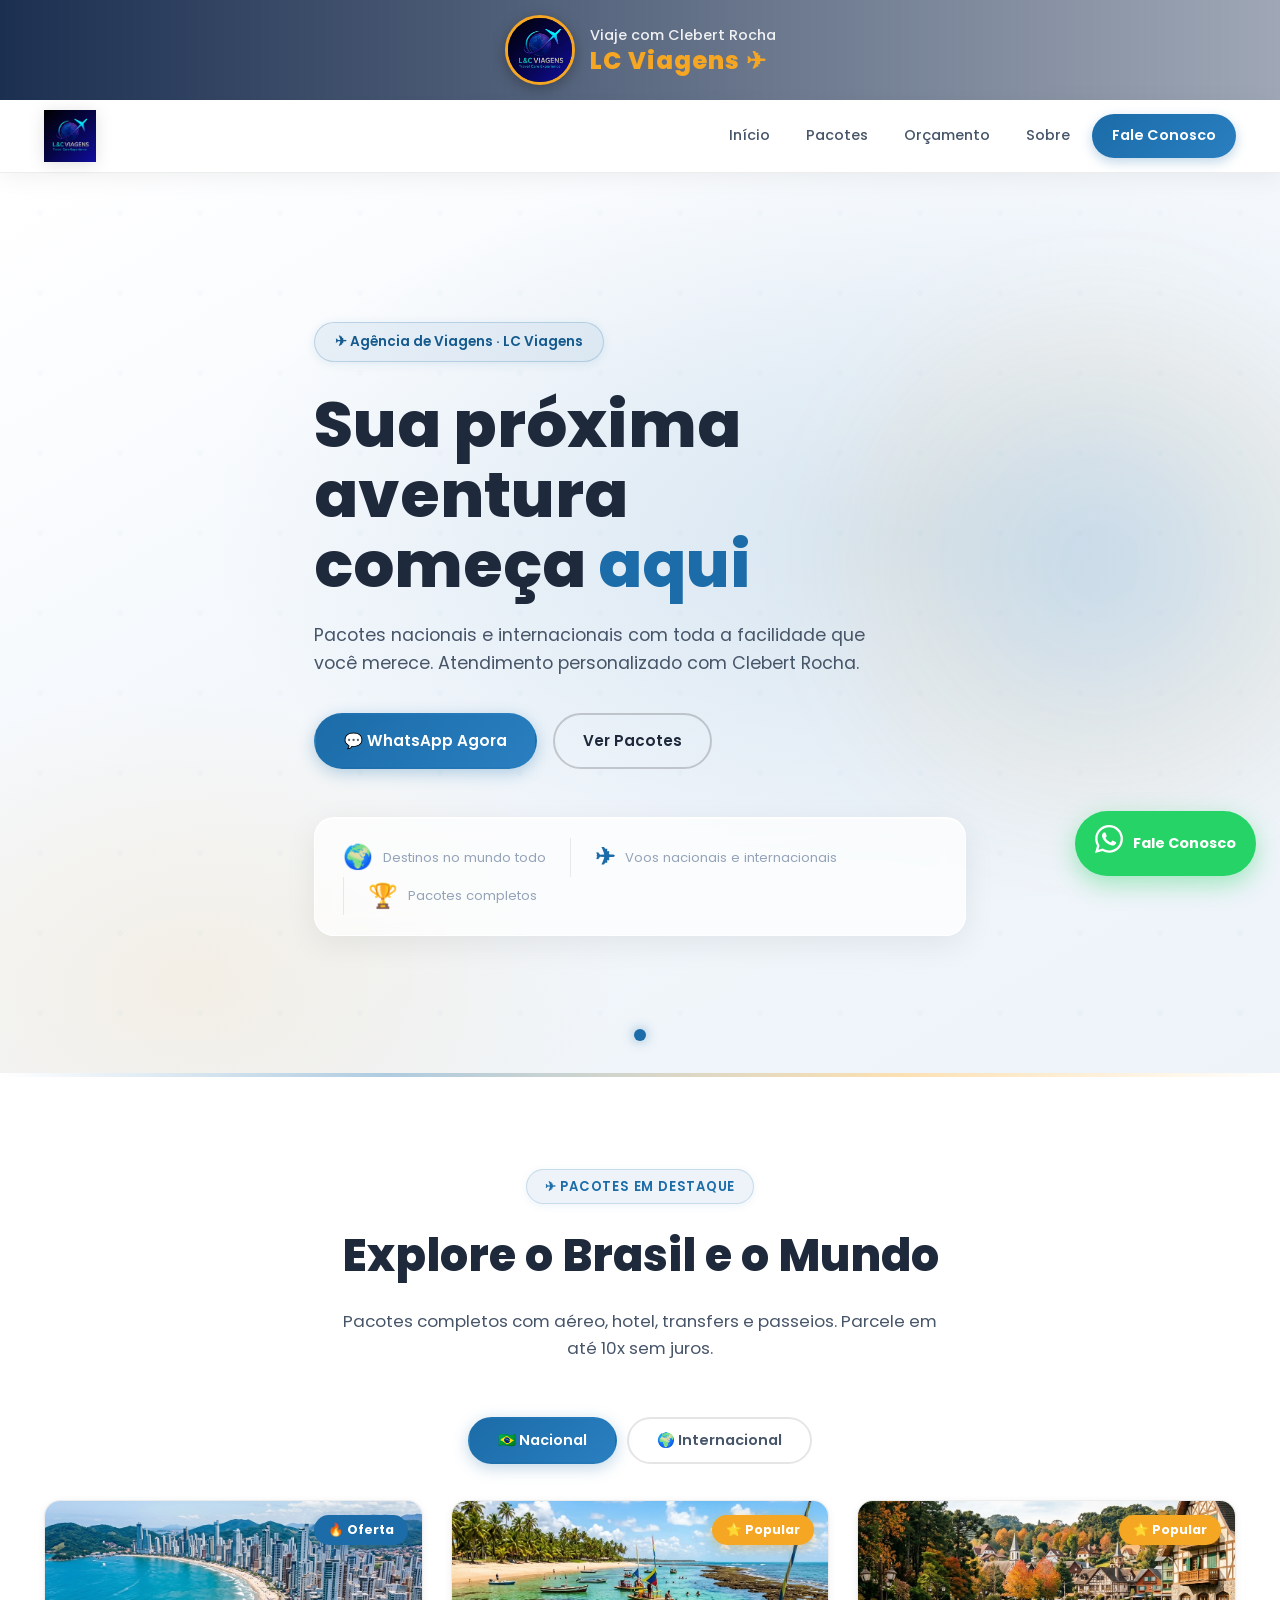
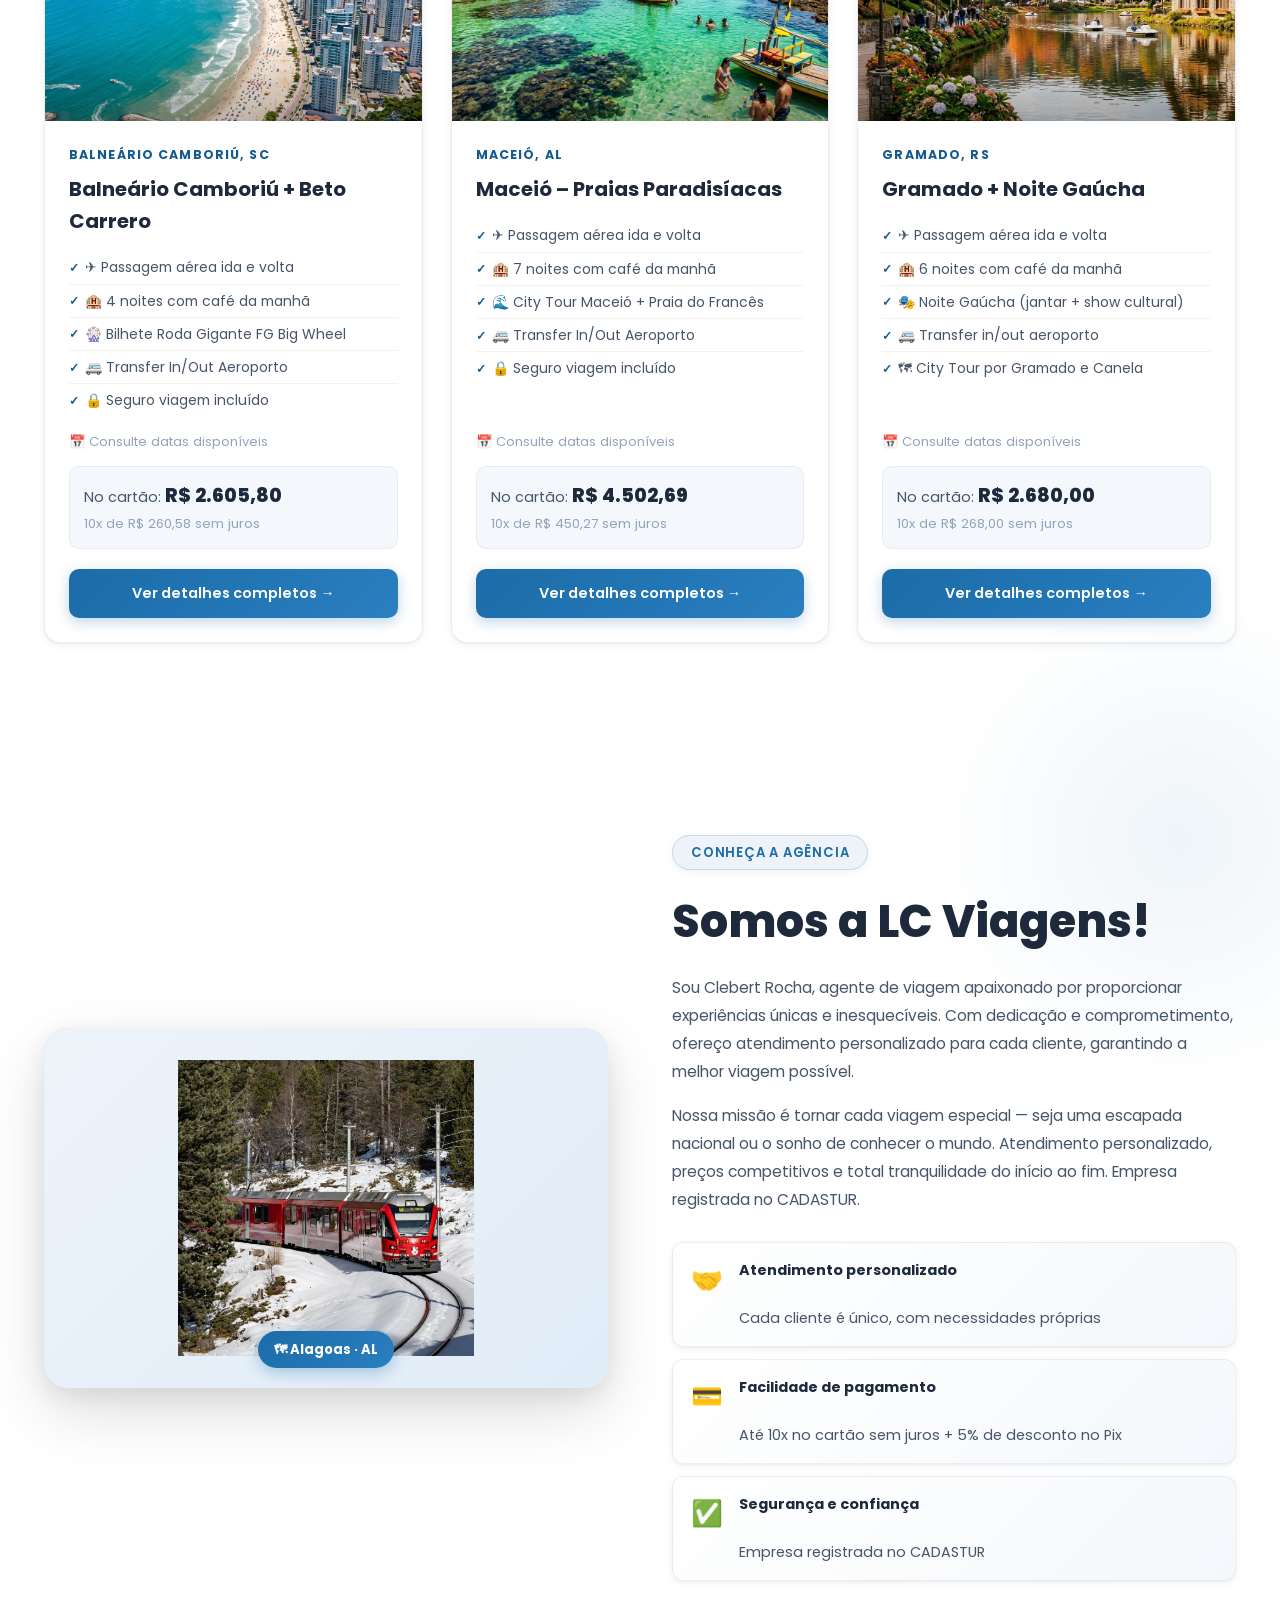
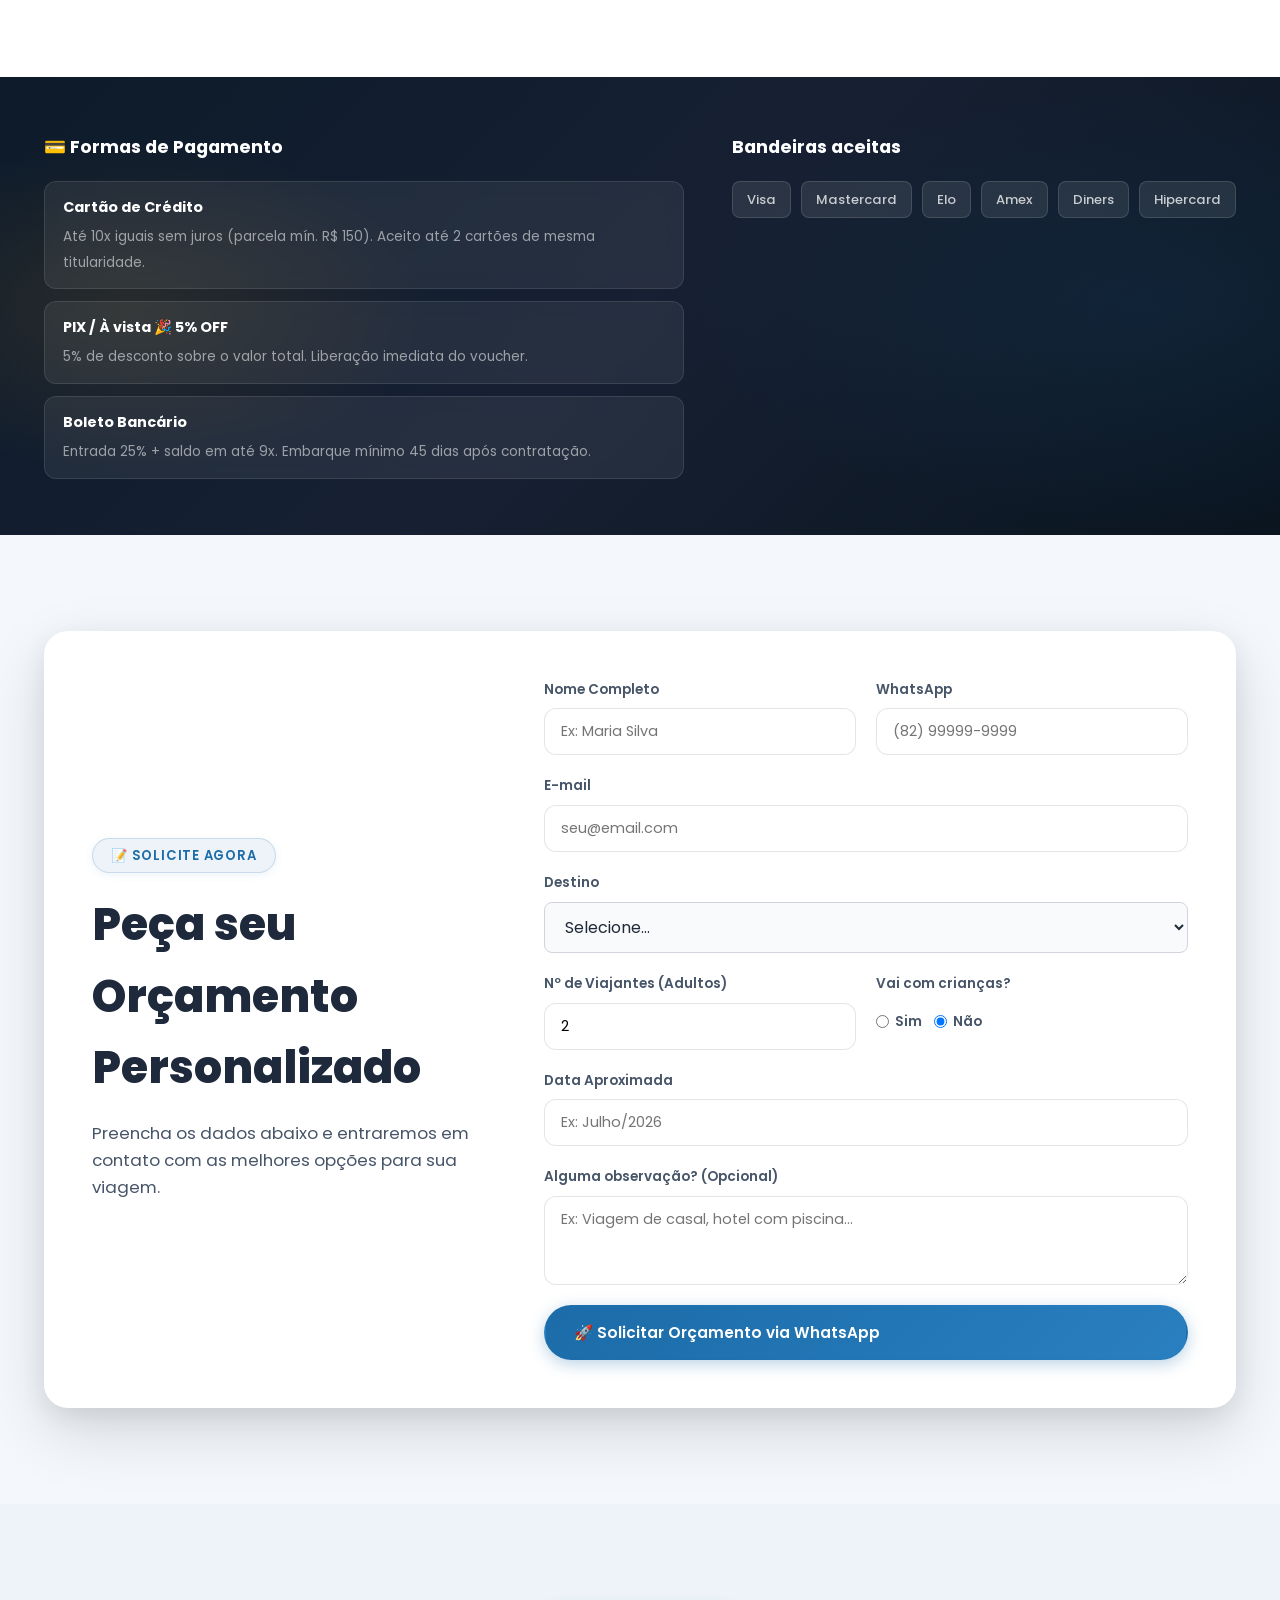
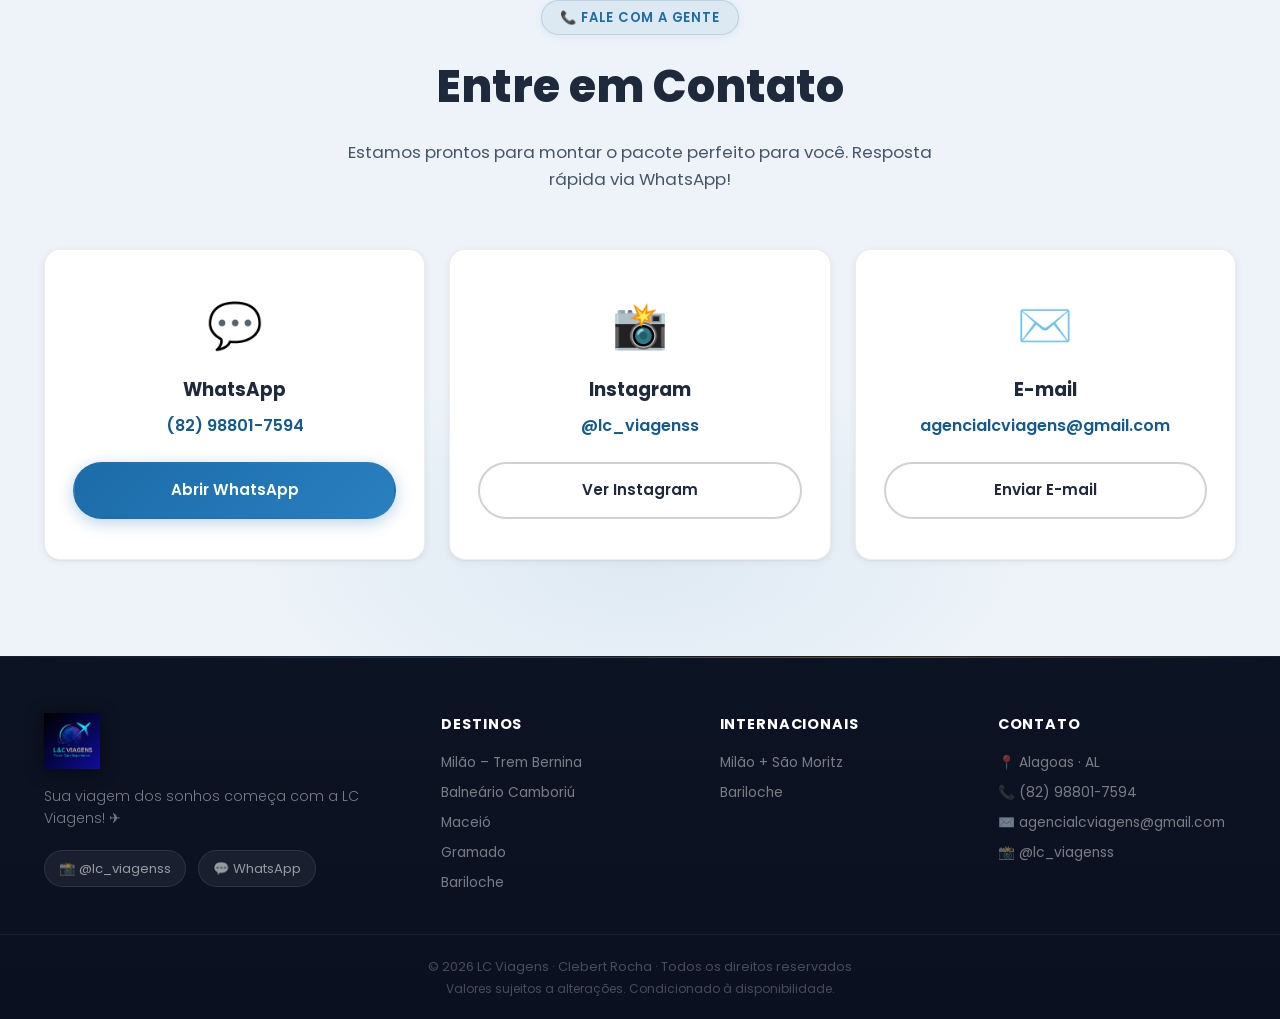
==== index.html @ 17bfba1d "LC Viagens - site inicial com pacotes, logo e fotos do cliente" ====
<!DOCTYPE html>
<html lang="pt-BR">
<head>
  <meta charset="UTF-8" />
  <meta name="viewport" content="width=device-width, initial-scale=1.0" />
  <title>LC Viagens | Clebert Rocha | Agência de Viagens</title>
  <meta name="description" content="LC Viagens — Pacotes nacionais e internacionais com atendimento personalizado. Entre em contato com Clebert Rocha." />
  <link rel="preconnect" href="https://fonts.googleapis.com" />
  <link rel="preconnect" href="https://fonts.gstatic.com" crossorigin />
  <link href="https://fonts.googleapis.com/css2?family=Poppins:ital,wght@0,300;0,400;0,500;0,600;0,700;0,800;1,300;1,400;1,600&display=swap" rel="stylesheet" />
  <link rel="stylesheet" href="style.css" />
  <script src="js/database.js"></script>
  <script src="editor.js?v=1" defer></script>
</head>
<body>

  <!-- TOP HEADER PREMIUM -->
  <div class="top-header" style="background: url('https://images.unsplash.com/photo-1507525428034-b723cf961d3e?auto=format&fit=crop&w=1920&q=80') center/cover no-repeat; position: relative;">
    <div style="position: absolute; inset: 0; background: linear-gradient(90deg, rgba(15,36,71,0.95) 0%, rgba(15,36,71,0.4) 100%);"></div>
    <div class="container top-header-inner" style="position: relative; z-index: 2;">
      <div class="team-brand">
        <div class="round-photo-wrap">
          <img src="imagens/logo_lc.jfif" onerror="this.src='https://ui-avatars.com/api/?name=LC+Viagens&background=E05220&color=fff&size=200&bold=true&rounded=true'"
               alt="LC Viagens" class="round-photo" data-eid="team-photo" data-elabel="Foto Redonda Equipe" />
        </div>
        <div class="brand-text">
          <span class="brand-welcome" data-eid="top-text-1" data-elabel="Texto Superior 1">Viaje com Clebert Rocha</span>
          <span class="brand-tagline" data-eid="top-text-2" data-elabel="Texto Superior 2">LC Viagens ✈</span>
        </div>
      </div>
    </div>
  </div>

  <!-- HEADER / NAV -->
  <header class="header" id="header">
    <div class="container header-inner">
      <a href="index.html" class="logo-link">
          <img src="imagens/logo_lc.jfif"
             alt="LC Viagens" class="logo-img"
             data-eid="logo" data-elabel="Logo" />
      </a>
      <nav class="nav" id="nav">
        <a href="#inicio" class="nav-link">Início</a>
        <a href="#pacotes" class="nav-link">Pacotes</a>
        <a href="#orcamento" class="nav-link">Orçamento</a>
        <a href="#sobre" class="nav-link">Sobre</a>
        <a href="#contato" class="nav-link nav-cta" id="nav-cta-btn">Fale Conosco</a>
      </nav>
      <button class="hamburger" id="hamburger" aria-label="Abrir menu">
        <span></span><span></span><span></span>
      </button>
    </div>
  </header>

  <!-- HERO -->
  <section class="hero" id="inicio">
    <div class="hero-bg"></div>
    <div class="hero-overlay"></div>
    <div class="container hero-content">
      <div class="hero-badge" data-eid="hero-badge" data-elabel="Badge Hero">✈ Agência de Viagens · LC Viagens</div>
      <h1 class="hero-title" data-eid="hero-title" data-elabel="Título Hero">
        Sua próxima aventura<br />começa <span class="hero-accent">aqui</span>
      </h1>
      <p class="hero-sub" data-eid="hero-sub" data-elabel="Subtítulo Hero">Pacotes nacionais e internacionais com toda a facilidade que você merece. Atendimento personalizado com Clebert Rocha.</p>
      <div class="hero-actions">
        <a href="https://wa.me/5582988017594?text=Olá%2C+gostaria+de+saber+mais+sobre+os+pacotes+da+LC+Viagens!" class="btn btn-primary" target="_blank" rel="noopener" data-eid="hero-cta-wa" data-elabel="Botão WhatsApp Hero">
          💬 WhatsApp Agora
        </a>
        <a href="#pacotes" class="btn btn-outline" data-eid="hero-cta-pacotes" data-elabel="Botão Ver Pacotes">Ver Pacotes</a>
      </div>
      <div class="hero-stats">
        <div class="stat">
          <span class="stat-num" data-eid="hero-stat1-icon" data-elabel="Stat 1 – Ícone">🌍</span>
          <span class="stat-label" data-eid="hero-stat1-txt" data-elabel="Stat 1 – Texto">Destinos no mundo todo</span>
        </div>
        <div class="stat">
          <span class="stat-num" data-eid="hero-stat2-icon" data-elabel="Stat 2 – Ícone">✈</span>
          <span class="stat-label" data-eid="hero-stat2-txt" data-elabel="Stat 2 – Texto">Voos nacionais e internacionais</span>
        </div>
        <div class="stat">
          <span class="stat-num" data-eid="hero-stat3-icon" data-elabel="Stat 3 – Ícone">🏆</span>
          <span class="stat-label" data-eid="hero-stat3-txt" data-elabel="Stat 3 – Texto">Pacotes completos</span>
        </div>
      </div>
    </div>
    <div class="hero-scroll"><span class="scroll-dot"></span></div>
  </section>

  <!-- PACOTES -->
  <section class="section pacotes-section" id="pacotes">
    <div class="container">
      <div class="section-header">
        <span class="section-tag" data-eid="pacotes-tag" data-elabel="Tag Seção Pacotes">✈ Pacotes em Destaque</span>
        <h2 class="section-title" data-eid="pacotes-titulo" data-elabel="Título Seção Pacotes">Explore o Brasil e o Mundo</h2>
        <p class="section-sub" data-eid="pacotes-sub" data-elabel="Subtítulo Seção Pacotes">Pacotes completos com aéreo, hotel, transfers e passeios. Parcele em até 10x sem juros.</p>
      </div>

      <!-- ABAS DE CATEGORIA -->
      <div class="pkg-tabs" id="pkg-tabs">
        <button class="pkg-tab active" data-cat="nacional" id="tab-nacional">🇧🇷 Nacional</button>
        <button class="pkg-tab" data-cat="internacional" id="tab-internacional">🌍 Internacional</button>
      </div>

      <div class="cards-grid" id="cards-grid">
        <!-- Pacotes carregados dinamicamente pelo js/database.js -->
      </div>
    </div>
  </section>

  <script>
  (function initPackages() {
    const grid = document.getElementById('cards-grid');
    const tabs = document.querySelectorAll('.pkg-tab');
    let removedCards = [];

    const srvCms = window.__LC_SRV_CMS || {};
    if (srvCms.__removed_cards) removedCards = srvCms.__removed_cards;

    function buildCard(id, p) {
      const thumb = (typeof THUMB !== 'undefined' && THUMB[id]) ? THUMB[id] : (p.images && p.images[0]) || 'imagens/balneario_camboriu.png';
      const badgeCls = p.badge && p.badge.includes('💎') ? 'card-badge--premium' : p.badge && p.badge.includes('⭐') ? 'card-badge--popular' : 'card-badge--hot';
      const incItems = (p.incluso || []).slice(0, 5).map(i => `<li>${i}</li>`).join('');
      const article = document.createElement('article');
      article.className = 'card';
      article.id = 'card-' + id;
      article.addEventListener('click', function(e) {
        if (document.body.classList.contains('go-on')) return;
        location.href = 'pacote.html?id=' + id;
      });
      article.style.cursor = 'pointer';
      article.innerHTML = `
        <div class="card-img-wrap">
          <img src="${thumb}" alt="${p.title}" class="card-img" loading="lazy"
               data-eid="img-${id}" data-elabel="Foto – ${p.title}" />
          <div class="card-badge ${badgeCls}" data-eid="badge-${id}" data-elabel="Badge – ${p.title}">${p.badge || ''}</div>
        </div>
        <div class="card-body">
          <div class="card-dest" data-eid="dest-${id}" data-elabel="Destino – ${p.title}">${p.location}</div>
          <h3 class="card-title" data-eid="titulo-${id}" data-elabel="Título – ${p.title}">${p.title}</h3>
          <ul class="card-includes" data-eid="incluso-${id}" data-elabel="Inclusos – ${p.title}">${incItems}</ul>
          <div class="card-dates" data-eid="data-${id}" data-elabel="Datas – ${p.title}">${p.dates || ''}</div>
          <div class="card-price-block">
            <div class="card-pix" data-eid="pix-${id}" data-elabel="Preço Cartão – ${p.title}">No cartão: <strong>R$ ${p.priceCartao}</strong></div>
            <div class="card-parcel" data-eid="parcel-${id}" data-elabel="Parcela – ${p.title}">${p.parcelas}</div>
          </div>
          <a href="pacote.html?id=${id}" class="btn btn-card">Ver detalhes completos →</a>
        </div>`;
      return article;
    }

    function renderCat(cat) {
      grid.innerHTML = '';
      const cms = JSON.parse(localStorage.getItem('lc_cms_v1') || '{}');
      const srvCms = window.__LC_SRV_CMS || {};
      if (srvCms.__db_overrides && typeof DB !== 'undefined') {
        Object.entries(srvCms.__db_overrides).forEach(([pkgId, ov]) => {
          if (DB[pkgId]) Object.assign(DB[pkgId], ov);
        });
      }
      Object.entries(DB).forEach(([id, p]) => {
        if ((p.category || 'nacional') !== cat) return;
        if (removedCards.includes('card-' + id) || removedCards.includes('card-new-' + id)) return;
        const card = buildCard(id, p);
        grid.appendChild(card);
        ['pix','parcel','dest','titulo','badge','data','incluso','img'].forEach(field => {
          const eid = field + '-' + id;
          const el = card.querySelector(`[data-eid="${eid}"]`);
          if (!el) return;
          if (cms[eid]) {
            if (field === 'img' && cms[eid].src) el.src = cms[eid].src;
            else if (cms[eid].html !== undefined) el.innerHTML = cms[eid].html;
            if (cms[eid].style) Object.assign(el.style, cms[eid].style);
          }
        });
      });
      tabs.forEach(t => t.classList.toggle('active', t.dataset.cat === cat));
    }

    tabs.forEach(tab => {
      tab.addEventListener('click', () => renderCat(tab.dataset.cat));
    });

    renderCat('nacional');
  })();
  </script>

  <!-- SOBRE -->
  <section class="section sobre-section" id="sobre">
    <div class="container sobre-inner">
      <div class="sobre-img-col">
        <div class="sobre-img-wrap">
          <img src="imagens/lc_foto2.jpg"
               alt="LC Viagens – Clebert Rocha" class="sobre-img" loading="lazy"
               data-eid="sobre-foto" data-elabel="Foto – Equipe Sobre" />
          <div class="sobre-img-badge" data-eid="sobre-badge" data-elabel="Badge – Localização">🗺 Alagoas · AL</div>
        </div>
      </div>
      <div class="sobre-text-col">
        <span class="section-tag" data-eid="sobre-tag" data-elabel="Tag – Sobre">Conheça a agência</span>
        <h2 class="section-title sobre-title" data-eid="sobre-titulo" data-elabel="Título – Sobre">Somos a <span class="orange">LC Viagens!</span></h2>
        <p class="sobre-p" data-eid="sobre-p1" data-elabel="Parágrafo 1 – Sobre">Sou Clebert Rocha, agente de viagem apaixonado por proporcionar experiências únicas e inesquecíveis. Com dedicação e comprometimento, ofereço atendimento personalizado para cada cliente, garantindo a melhor viagem possível.</p>
        <p class="sobre-p" data-eid="sobre-p2" data-elabel="Parágrafo 2 – Sobre">Nossa missão é tornar cada viagem especial — seja uma escapada nacional ou o sonho de conhecer o mundo. Atendimento personalizado, preços competitivos e total tranquilidade do início ao fim. Empresa registrada no CADASTUR.</p>
        <div class="sobre-features">
          <div class="feature-item">
            <span class="feature-icon" data-eid="sobre-feat1-icon" data-elabel="Ícone Diferencial 1">🤝</span>
            <div data-eid="sobre-feat1-txt" data-elabel="Texto Diferencial 1"><strong>Atendimento personalizado</strong><br>Cada cliente é único, com necessidades próprias</div>
          </div>
          <div class="feature-item">
            <span class="feature-icon" data-eid="sobre-feat2-icon" data-elabel="Ícone Diferencial 2">💳</span>
            <div data-eid="sobre-feat2-txt" data-elabel="Texto Diferencial 2"><strong>Facilidade de pagamento</strong><br>Até 10x no cartão sem juros + 5% de desconto no Pix</div>
          </div>
          <div class="feature-item">
            <span class="feature-icon" data-eid="sobre-feat3-icon" data-elabel="Ícone Diferencial 3">✅</span>
            <div data-eid="sobre-feat3-txt" data-elabel="Texto Diferencial 3"><strong>Segurança e confiança</strong><br>Empresa registrada no CADASTUR</div>
          </div>
        </div>
      </div>
    </div>
  </section>

  <!-- FORMAS DE PAGAMENTO -->
  <section class="pagamento-section">
    <div class="container">
      <div class="pagamento-inner">
        <div class="pagamento-col">
          <h3 class="pagamento-title" data-eid="pag-titulo" data-elabel="Título Pagamento">💳 Formas de Pagamento</h3>
          <div class="pagamento-items">
            <div class="pag-item" data-eid="pag-item1" data-elabel="Forma de Pagamento 1">
              <strong>Cartão de Crédito</strong>
              <span>Até 10x iguais sem juros (parcela mín. R$ 150). Aceito até 2 cartões de mesma titularidade.</span>
            </div>
            <div class="pag-item" data-eid="pag-item2" data-elabel="Forma de Pagamento 2">
              <strong>PIX / À vista 🎉 5% OFF</strong>
              <span>5% de desconto sobre o valor total. Liberação imediata do voucher.</span>
            </div>
            <div class="pag-item" data-eid="pag-item3" data-elabel="Forma de Pagamento 3">
              <strong>Boleto Bancário</strong>
              <span>Entrada 25% + saldo em até 9x. Embarque mínimo 45 dias após contratação.</span>
            </div>
          </div>
        </div>
        <div class="pagamento-col pagamento-col--bandeiras">
          <h3 class="pagamento-title" data-eid="bandeiras-titulo" data-elabel="Título Bandeiras">Bandeiras aceitas</h3>
          <div class="bandeiras" data-eid="bandeiras-lista" data-elabel="Lista de Bandeiras">
            <span class="bandeira">Visa</span>
            <span class="bandeira">Mastercard</span>
            <span class="bandeira">Elo</span>
            <span class="bandeira">Amex</span>
            <span class="bandeira">Diners</span>
            <span class="bandeira">Hipercard</span>
          </div>
        </div>
      </div>
    </div>
  </section>

  <!-- ORÇAMENTO -->
  <section class="section budget-section" id="orcamento">
    <div class="container">
      <div class="budget-card">
        <div class="budget-info">
          <span class="section-tag" data-eid="budget-tag" data-elabel="Tag Orçamento">📝 Solicite agora</span>
          <h2 class="section-title" data-eid="budget-titulo" data-elabel="Título Orçamento">Peça seu Orçamento Personalizado</h2>
          <p class="section-sub" data-eid="budget-sub" data-elabel="Subtítulo Orçamento">Preencha os dados abaixo e entraremos em contato com as melhores opções para sua viagem.</p>
        </div>
        <form id="budget-form" class="budget-form">
          <div class="form-grid">
            <div class="form-group">
              <label for="b-nome">Nome Completo</label>
              <input type="text" id="b-nome" placeholder="Ex: Maria Silva" required />
            </div>
            <div class="form-group">
              <label for="b-whatsapp">WhatsApp</label>
              <input type="tel" id="b-whatsapp" placeholder="(82) 99999-9999" required />
            </div>
            <div class="form-group" style="grid-column: 1 / -1;">
              <label for="b-email">E-mail</label>
              <input type="email" id="b-email" placeholder="seu@email.com" required />
            </div>
            <div class="form-group" style="grid-column: 1 / -1;">
              <label for="b-destino">Destino</label>
              <select id="b-destino" required style="width: 100%; padding: 12px 16px; border: 1px solid #d1d5db; border-radius: 8px; font-family: inherit; font-size: 1rem; color: #1f2937; background-color: #f9fafb;">
                <option value="">Selecione...</option>
                <option value="Maceió">Maceió</option>
                <option value="Balneário Camboriú">Balneário Camboriú</option>
                <option value="Gramado">Gramado</option>
                <option value="Curitiba">Curitiba</option>
                <option value="Porto Seguro">Porto Seguro</option>
                <option value="Bariloche">Bariloche</option>
                <option value="Europa">Europa</option>
                <option value="Outro Destino">Outro Destino</option>
              </select>
            </div>
            <div class="form-group">
              <label for="b-adultos">Nº de Viajantes (Adultos)</label>
              <input type="number" id="b-adultos" min="1" value="2" required />
            </div>
            <div class="form-group">
              <label>Vai com crianças?</label>
              <div style="display:flex;gap:12px;margin-top:8px;">
                <label style="display:flex;align-items:center;gap:6px;cursor:pointer;"><input type="radio" name="b-criancas" value="sim" onchange="document.getElementById('b-criancas-idade').style.display='block'" style="width:auto;height:auto;margin:0;"> Sim</label>
                <label style="display:flex;align-items:center;gap:6px;cursor:pointer;"><input type="radio" name="b-criancas" value="nao" checked onchange="document.getElementById('b-criancas-idade').style.display='none'" style="width:auto;height:auto;margin:0;"> Não</label>
              </div>
            </div>
            <div class="form-group" id="b-criancas-idade" style="display:none; grid-column: 1 / -1;">
              <label for="b-idades">Idade das crianças</label>
              <input type="text" id="b-idades" placeholder="Ex: 5 e 8 anos" />
            </div>
            <div class="form-group" style="grid-column: 1 / -1;">
              <label for="b-data">Data Aproximada</label>
              <input type="text" id="b-data" placeholder="Ex: Julho/2026" required />
            </div>
          </div>
          <div class="form-group">
            <label for="b-obs">Alguma observação? (Opcional)</label>
            <textarea id="b-obs" rows="3" placeholder="Ex: Viagem de casal, hotel com piscina..."></textarea>
          </div>
          <button type="submit" class="btn btn-primary btn-block">
            🚀 Solicitar Orçamento via WhatsApp
          </button>
        </form>
      </div>
    </div>
  </section>

  <!-- CONTATO -->
  <section class="section contato-section" id="contato">
    <div class="container">
      <div class="section-header">
        <span class="section-tag" data-eid="contato-tag" data-elabel="Tag Seção Contato">📞 Fale com a gente</span>
        <h2 class="section-title" data-eid="contato-titulo" data-elabel="Título Seção Contato">Entre em Contato</h2>
        <p class="section-sub" data-eid="contato-sub" data-elabel="Subtítulo Seção Contato">Estamos prontos para montar o pacote perfeito para você. Resposta rápida via WhatsApp!</p>
      </div>
      <div class="contato-grid">
        <div class="contato-card" id="contato-wpp">
          <div class="contato-icon" data-eid="contato-wpp-icon" data-elabel="Ícone WhatsApp">💬</div>
          <h3 class="contato-card-title" data-eid="contato-wpp-titulo" data-elabel="Título WhatsApp">WhatsApp</h3>
          <p class="contato-info" data-eid="contato-wpp-numero" data-elabel="Número WhatsApp">(82) 98801-7594</p>
          <a href="https://wa.me/5582988017594?text=Olá%2C+gostaria+de+saber+mais+sobre+os+pacotes+da+LC+Viagens!" class="btn btn-primary contato-btn" target="_blank" rel="noopener" data-eid="contato-wpp-btn" data-elabel="Botão WhatsApp">Abrir WhatsApp</a>
        </div>
        <div class="contato-card" id="contato-insta">
          <div class="contato-icon" data-eid="contato-insta-icon" data-elabel="Ícone Instagram">📸</div>
          <h3 class="contato-card-title" data-eid="contato-insta-titulo" data-elabel="Título Instagram">Instagram</h3>
          <p class="contato-info" data-eid="contato-insta-user" data-elabel="Instagram">@lc_viagenss</p>
          <a href="https://instagram.com/lc_viagenss" class="btn btn-outline contato-btn" target="_blank" rel="noopener" data-eid="contato-insta-btn" data-elabel="Botão Instagram">Ver Instagram</a>
        </div>
        <div class="contato-card" id="contato-email">
          <div class="contato-icon" data-eid="contato-email-icon" data-elabel="Ícone E-mail">✉️</div>
          <h3 class="contato-card-title" data-eid="contato-email-titulo" data-elabel="Título E-mail">E-mail</h3>
          <p class="contato-info" data-eid="contato-email-ende" data-elabel="Endereço E-mail">agencialcviagens@gmail.com</p>
          <a href="mailto:agencialcviagens@gmail.com" class="btn btn-outline contato-btn" data-eid="contato-email-btn" data-elabel="Botão E-mail">Enviar E-mail</a>
        </div>
      </div>
    </div>
  </section>

  <!-- FOOTER -->
  <footer class="footer">
    <div class="container footer-inner">
      <div class="footer-logo-col">
        <img src="imagens/logo_lc.jfif" alt="LC Viagens" class="footer-logo"
             data-eid="footer-logo" data-elabel="Logo – Footer" />
        <p class="footer-tagline" data-eid="footer-tagline" data-elabel="Tagline – Footer">Sua viagem dos sonhos começa com a LC Viagens! ✈</p>
        <div class="footer-social">
          <a href="https://instagram.com/lc_viagenss" class="social-link" target="_blank" rel="noopener" data-eid="footer-instagram" data-elabel="Link Instagram – Footer">📸 @lc_viagenss</a>
          <a href="https://wa.me/5582988017594" class="social-link" target="_blank" rel="noopener" data-eid="footer-whatsapp" data-elabel="Link WhatsApp – Footer">💬 WhatsApp</a>
        </div>
      </div>
      <div class="footer-links-col">
        <h4 class="footer-heading" data-eid="footer-col2-titulo" data-elabel="Título Coluna 2 – Footer">Destinos</h4>
        <ul class="footer-list">
          <li><a href="pacote.html?id=milao_bernina" class="footer-link">Milão – Trem Bernina</a></li>
          <li><a href="pacote.html?id=balneario" class="footer-link">Balneário Camboriú</a></li>
          <li><a href="pacote.html?id=maceio" class="footer-link">Maceió</a></li>
          <li><a href="pacote.html?id=gramado" class="footer-link">Gramado</a></li>
          <li><a href="pacote.html?id=bariloche" class="footer-link">Bariloche</a></li>
        </ul>
      </div>
      <div class="footer-links-col">
        <h4 class="footer-heading" data-eid="footer-col3-titulo" data-elabel="Título Coluna 3 – Footer">Internacionais</h4>
        <ul class="footer-list">
          <li><a href="pacote.html?id=milao_bernina" class="footer-link">Milão + São Moritz</a></li>
          <li><a href="pacote.html?id=bariloche" class="footer-link">Bariloche</a></li>
        </ul>
      </div>
      <div class="footer-links-col">
        <h4 class="footer-heading" data-eid="footer-col4-titulo" data-elabel="Título Coluna 4 – Footer">Contato</h4>
        <ul class="footer-list">
          <li data-eid="footer-endereco" data-elabel="Endereço – Footer">📍 Alagoas · AL</li>
          <li data-eid="footer-tel1" data-elabel="Telefone 1 – Footer">📞 (82) 98801-7594</li>
          <li data-eid="footer-email" data-elabel="E-mail – Footer">✉️ agencialcviagens@gmail.com</li>
          <li data-eid="footer-insta" data-elabel="Instagram – Footer">📸 @lc_viagenss</li>
        </ul>
      </div>
    </div>
    <div class="footer-bottom">
      <p data-eid="footer-copyright" data-elabel="Copyright – Footer">© 2026 LC Viagens · Clebert Rocha · Todos os direitos reservados</p>
      <p class="footer-disclaimer" data-eid="footer-disclaimer" data-elabel="Aviso Legal – Footer">Valores sujeitos a alterações. Condicionado à disponibilidade.</p>
    </div>
  </footer>

  <!-- MOBILE MENU PANEL -->
  <div class="mobile-menu" id="mobile-menu">
    <div class="mobile-menu-header">
      <img src="imagens/logo_lc.jfif" alt="LC Viagens" class="mobile-logo" />
      <button class="close-menu" id="close-menu">&times;</button>
    </div>
    <div class="mobile-menu-links">
      <a href="#inicio" class="mobile-link">✨ Início</a>
      <a href="#pacotes" class="mobile-link mobile-cat-link" data-cat="nacional">🇧🇷 Nacionais</a>
      <a href="#pacotes" class="mobile-link mobile-cat-link" data-cat="internacional">🌍 Internacionais</a>
      <a href="#orcamento" class="mobile-link">📝 Pedir Orçamento</a>
      <a href="#sobre" class="mobile-link">👥 Sobre Nós</a>
      <a href="#contato" class="mobile-link">📞 Contato</a>
    </div>
    <div class="mobile-menu-footer">
      <a href="https://wa.me/5582988017594" class="btn btn-primary btn-block">💬 WhatsApp Agora</a>
    </div>
  </div>

  <!-- WHATSAPP FLOAT -->
  <a href="https://wa.me/5582988017594?text=Olá%2C+gostaria+de+saber+mais+sobre+os+pacotes+da+LC+Viagens!" class="wpp-float" target="_blank" rel="noopener" id="wpp-float"
     data-eid="wpp-float-btn" data-elabel="Botão Flutuante WhatsApp">
    <span class="wpp-float-icon">
      <svg xmlns="http://www.w3.org/2000/svg" width="28" height="28" viewBox="0 0 24 24" fill="#fff"><path d="M17.472 14.382c-.297-.149-1.758-.867-2.03-.967-.273-.099-.471-.148-.67.15-.197.297-.767.966-.94 1.164-.173.199-.347.223-.644.075-.297-.15-1.255-.463-2.39-1.475-.883-.788-1.48-1.761-1.653-2.059-.173-.297-.018-.458.13-.606.134-.133.298-.347.446-.52.149-.174.198-.298.298-.497.099-.198.05-.371-.025-.52-.075-.149-.669-1.612-.916-2.207-.242-.579-.487-.5-.669-.51-.173-.008-.371-.01-.57-.01-.198 0-.52.074-.792.372-.272.297-1.04 1.016-1.04 2.479 0 1.462 1.065 2.875 1.213 3.074.149.198 2.096 3.2 5.077 4.487.709.306 1.262.489 1.694.625.712.227 1.36.195 1.871.118.571-.085 1.758-.719 2.006-1.413.248-.694.248-1.289.173-1.413-.074-.124-.272-.198-.57-.347m-5.421 7.403h-.004a9.87 9.87 0 01-5.031-1.378l-.361-.214-3.741.982.998-3.648-.235-.374a9.86 9.86 0 01-1.51-5.26c.001-5.45 4.436-9.884 9.888-9.884 2.64 0 5.122 1.03 6.988 2.898a9.825 9.825 0 012.893 6.994c-.003 5.45-4.437 9.884-9.885 9.884m8.413-18.297A11.815 11.815 0 0012.05 0C5.495 0 .16 5.335.157 11.892c0 2.096.547 4.142 1.588 5.945L.057 24l6.305-1.654a11.882 11.882 0 005.683 1.448h.005c6.554 0 11.89-5.335 11.893-11.893a11.821 11.821 0 00-3.48-8.413z"/></svg>
    </span>
    <span class="wpp-float-label">Fale Conosco</span>
  </a>

  <script src="main.js"></script>
</body>
</html>
---- style.css ----
/* ============================================================
   LC VIAGENS — Agência de Viagens — Clebert Rocha
   Paleta: #1B6CA8 (azul) | #F5A623 (dourado) | Poppins
   ============================================================ */
*, *::before, *::after { box-sizing: border-box; margin: 0; padding: 0; }
html, body { overflow-x: hidden; max-width: 100vw; }
:root {
  --blue: #1B6CA8; --blue-dark: #145a8e; --blue-light: #2a7fc0;
  --gold: #F5A623; --gold-dark: #d4880a; --gold-light: #f7b84a;
  --dark: #0d1b2a; --dark-2: #162032; --dark-3: #1e2d42;
  --mid: #2e4060; --light: #f0f5fb; --white: #ffffff;
  --green: #16a34a; --green-dark: #15803d;
  --text: #1e293b; --text-2: #475569; --text-3: #94a3b8;
  --bg: #ffffff; --bg-2: #f4f8fc; --bg-3: #edf3f9;
  --border: rgba(0,0,0,.08);
  --radius: 16px;
  --shadow-sm: 0 2px 8px rgba(0,0,0,.06), 0 1px 2px rgba(0,0,0,.04);
  --shadow: 0 8px 32px rgba(0,0,0,.10), 0 2px 8px rgba(0,0,0,.06);
  --shadow-lg: 0 24px 64px rgba(0,0,0,.13), 0 8px 24px rgba(0,0,0,.08);
  --shadow-xl: 0 40px 100px rgba(0,0,0,.15), 0 12px 32px rgba(0,0,0,.10);
  --transition: .3s cubic-bezier(.4,0,.2,1);
}
html { scroll-behavior: smooth; overflow-x: hidden; }
body { font-family: 'Poppins', sans-serif; background: var(--bg); color: var(--text); line-height: 1.6; overflow-x: hidden; }
img { display: block; max-width: 100%; }
a { text-decoration: none; color: inherit; }
ul { list-style: none; }
.container { max-width: 1240px; margin: 0 auto; padding: 0 24px; }

/* ---------- Buttons ---------- */
.btn { display: inline-flex; align-items: center; gap: 8px; padding: 14px 28px; border-radius: 50px; font-family: 'Poppins', sans-serif; font-weight: 600; font-size: .95rem; cursor: pointer; transition: var(--transition); border: 2px solid transparent; white-space: nowrap; }
.btn-primary { background: linear-gradient(135deg, var(--blue) 0%, var(--blue-light) 100%); color: #fff; border-color: transparent; box-shadow: 0 4px 16px rgba(27,108,168,.30); }
.btn-primary:hover { background: linear-gradient(135deg, var(--blue-dark) 0%, var(--blue) 100%); transform: translateY(-2px); box-shadow: 0 10px 28px rgba(27,108,168,.40); }
.btn-outline { background: transparent; color: var(--text); border-color: rgba(0,0,0,.18); }
.btn-outline:hover { border-color: var(--blue); color: var(--blue); background: rgba(27,108,168,.04); transform: translateY(-2px); }
.btn-gold { background: linear-gradient(135deg, var(--gold) 0%, var(--gold-light) 100%); color: #fff; border-color: transparent; box-shadow: 0 4px 16px rgba(245,166,35,.30); }
.btn-gold:hover { background: linear-gradient(135deg, var(--gold-dark) 0%, var(--gold) 100%); transform: translateY(-2px); box-shadow: 0 10px 28px rgba(245,166,35,.40); }

/* ---------- TOP HEADER ---------- */
.top-header {
  height: 100px;
  background: linear-gradient(rgba(13,27,42,0.92), rgba(13,27,42,0.92)), url('https://images.unsplash.com/photo-1436491865332-7a61a109cc05?auto=format&fit=crop&w=1920&q=80');
  background-size: cover; background-position: center;
  display: flex; align-items: center; color: #fff;
  position: relative; z-index: 1001;
}
.top-header-inner { display: flex; align-items: center; justify-content: space-between; }
.team-brand { display: flex; align-items: center; gap: 15px; }
.round-photo-wrap { width: 70px; height: 70px; border-radius: 50%; border: 3px solid var(--gold); overflow: hidden; box-shadow: 0 4px 15px rgba(0,0,0,0.3); background: var(--dark-2); display: flex; align-items: center; justify-content: center; }
.round-photo { width: 100%; height: 100%; object-fit: cover; }
.brand-text { display: flex; flex-direction: column; }
.brand-welcome { font-size: 0.9rem; font-weight: 500; opacity: 0.9; }
.brand-tagline { font-size: 1.5rem; font-weight: 800; line-height: 1.2; letter-spacing: 1px; color: var(--gold); }

/* ---------- HEADER ---------- */
.header { position: sticky; top: 0; left: 0; right: 0; z-index: 1000; background: rgba(255,255,255,.88); backdrop-filter: blur(20px); -webkit-backdrop-filter: blur(20px); border-bottom: 1px solid rgba(0,0,0,.07); box-shadow: 0 4px 24px rgba(0,0,0,.06); transition: var(--transition); }
.header.scrolled { background: rgba(255,255,255,.98); box-shadow: 0 8px 32px rgba(0,0,0,0.1); }
.header-inner { display: flex; align-items: center; justify-content: space-between; height: 72px; }
.logo-link { display: flex; align-items: center; }
.logo-img { height: 52px; width: auto; filter: drop-shadow(0 2px 8px rgba(0,0,0,.12)); }
.nav { display: flex; align-items: center; gap: 8px; }
.nav-link { padding: 8px 14px; border-radius: 8px; font-size: .9rem; font-weight: 500; color: var(--text-2); transition: var(--transition); }
.nav-link:hover { color: var(--blue); background: rgba(27,108,168,.06); }
.nav-cta { background: linear-gradient(135deg, var(--blue) 0%, var(--blue-light) 100%); color: #fff; padding: 10px 20px; border-radius: 50px; font-weight: 600; box-shadow: 0 4px 12px rgba(27,108,168,.28); }
.nav-cta:hover { background: linear-gradient(135deg, var(--blue-dark) 0%, var(--blue) 100%); color: #fff; transform: translateY(-1px); box-shadow: 0 6px 18px rgba(27,108,168,.38); }
.hamburger { display: flex; flex-direction: column; gap: 5px; padding: 8px; background: rgba(27,108,168,.1); border: none; border-radius: 8px; cursor: pointer; }
@media (min-width: 992px) { .hamburger { display: none; } }
.hamburger span { display: block; width: 24px; height: 2px; background: var(--blue); border-radius: 2px; transition: var(--transition); }

/* ---------- HERO ---------- */
.hero { position: relative; min-height: 100vh; display: flex; align-items: center; overflow: hidden; }
.hero-bg {
  position: absolute; inset: 0;
  background:
    radial-gradient(ellipse 90% 70% at 70% 40%, rgba(27,108,168,.13) 0%, transparent 60%),
    radial-gradient(ellipse 60% 60% at 15% 90%, rgba(245,166,35,.10) 0%, transparent 55%),
    linear-gradient(150deg, #ffffff 0%, #f4f8fc 40%, #edf3f9 100%);
}
.hero-bg::after { content: ''; position: absolute; right: -120px; top: 10%; width: 600px; height: 600px; background: radial-gradient(circle, rgba(27,108,168,.12) 0%, rgba(245,166,35,.06) 50%, transparent 70%); border-radius: 50%; filter: blur(40px); }
.hero-overlay { position: absolute; inset: 0; background: url("data:image/svg+xml,%3Csvg width='80' height='80' viewBox='0 0 80 80' xmlns='http://www.w3.org/2000/svg'%3E%3Cg fill='none' fill-rule='evenodd'%3E%3Cg fill='%231B6CA8' fill-opacity='0.025'%3E%3Ccircle cx='40' cy='40' r='3'/%3E%3C/g%3E%3C/g%3E%3C/svg%3E"); }
.hero-content { position: relative; z-index: 2; padding-top: 72px; padding-bottom: 60px; max-width: 700px; }
.hero-badge { display: inline-flex; align-items: center; gap: 6px; padding: 8px 20px; background: rgba(27,108,168,.08); border: 1px solid rgba(27,108,168,.22); border-radius: 50px; font-size: .85rem; color: var(--blue-dark); font-weight: 600; margin-bottom: 28px; animation: fadeInUp .6s ease both; box-shadow: 0 2px 10px rgba(27,108,168,.10); }
.hero-title { font-size: clamp(2.4rem, 6vw, 4rem); font-weight: 800; line-height: 1.1; margin-bottom: 20px; color: var(--text); animation: fadeInUp .7s ease .1s both; }
.hero-accent { color: var(--blue); }
.hero-sub { font-size: 1.1rem; color: var(--text-2); font-weight: 400; margin-bottom: 36px; max-width: 560px; animation: fadeInUp .7s ease .2s both; }
.hero-actions { display: flex; gap: 16px; flex-wrap: wrap; margin-bottom: 48px; animation: fadeInUp .7s ease .3s both; }
.hero-stats { display: flex; gap: 0; flex-wrap: wrap; animation: fadeInUp .7s ease .4s both; background: rgba(255,255,255,.7); backdrop-filter: blur(12px); border: 1px solid rgba(255,255,255,.9); border-radius: 20px; padding: 20px 28px; box-shadow: 0 8px 32px rgba(0,0,0,.07), inset 0 1px 0 rgba(255,255,255,.9); display: inline-flex; }
.stat { display: flex; align-items: center; gap: 10px; padding: 0 24px; }
.stat + .stat { border-left: 1px solid rgba(0,0,0,.08); }
.stat:first-child { padding-left: 0; }
.stat:last-child { padding-right: 0; }
.stat-num { font-size: 1.5rem; color: var(--blue); font-weight: 800; }
.stat-label { font-size: .82rem; color: var(--text-3); font-weight: 400; }
.hero-scroll { position: absolute; bottom: 32px; left: 50%; transform: translateX(-50%); z-index: 2; animation: bounce 2s ease infinite; }
.scroll-dot { display: block; width: 12px; height: 12px; background: var(--blue); border-radius: 50%; margin: 0 auto; box-shadow: 0 0 12px rgba(27,108,168,.5); }

/* ---------- SECTION ---------- */
.section { padding: 96px 0; position: relative; }
.pacotes-section { background: var(--bg); }
.pacotes-section::before { content: ''; position: absolute; top: 0; left: 0; right: 0; height: 4px; background: linear-gradient(90deg, transparent 0%, var(--blue) 30%, var(--gold) 70%, transparent 100%); opacity: .35; }
.section-header { text-align: center; margin-bottom: 56px; }
.section-tag { display: inline-block; padding: 6px 18px; background: rgba(27,108,168,.08); border: 1px solid rgba(27,108,168,.18); border-radius: 50px; font-size: .82rem; color: var(--blue); font-weight: 600; text-transform: uppercase; letter-spacing: .06em; margin-bottom: 16px; box-shadow: 0 2px 8px rgba(27,108,168,.08); }
.section-tag--gold { background: rgba(245,166,35,.08); border-color: rgba(245,166,35,.22); color: var(--gold-dark); }
.section-title { font-size: clamp(1.8rem, 4vw, 2.8rem); font-weight: 800; margin-bottom: 16px; color: var(--text); }
.section-sub { font-size: 1.05rem; color: var(--text-2); font-weight: 400; max-width: 600px; margin: 0 auto; }

/* ---- ABAS DE CATEGORIA ---- */
.pkg-tabs { display: flex; gap: 10px; margin-bottom: 36px; justify-content: center; flex-wrap: wrap; }
.pkg-tab { padding: 11px 28px; border-radius: 50px; border: 2px solid rgba(0,0,0,.10); background: transparent; color: var(--text-2); font-family: 'Poppins', sans-serif; font-size: .9rem; font-weight: 600; cursor: pointer; transition: var(--transition); }
.pkg-tab:hover { border-color: var(--blue); color: var(--blue); background: rgba(27,108,168,.04); }
.pkg-tab.active { background: linear-gradient(135deg, var(--blue) 0%, var(--blue-light) 100%); color: #fff; border-color: transparent; box-shadow: 0 4px 16px rgba(27,108,168,.28); }

/* ---------- CARDS ---------- */
.cards-grid { display: grid; grid-template-columns: repeat(auto-fill, minmax(340px, 1fr)); gap: 28px; }
.card { background: #ffffff; border-radius: var(--radius); overflow: hidden; border: 1px solid rgba(0,0,0,.07); transition: var(--transition); display: flex; flex-direction: column; box-shadow: var(--shadow-sm); }
.card:hover { transform: translateY(-8px); border-color: rgba(27,108,168,.18); box-shadow: 0 24px 56px rgba(0,0,0,.13), 0 4px 16px rgba(27,108,168,.08); }
.card-img-wrap { position: relative; overflow: hidden; height: 220px; }
.card-img { width: 100%; height: 100%; object-fit: cover; transition: transform .6s ease; }
.card:hover .card-img { transform: scale(1.07); }
.card-img-wrap::after { content: ''; position: absolute; bottom: 0; left: 0; right: 0; height: 80px; background: linear-gradient(to top, rgba(0,0,0,.25), transparent); }
.card-badge { position: absolute; top: 14px; right: 14px; padding: 5px 14px; border-radius: 50px; font-size: .78rem; font-weight: 700; z-index: 1; }
.card-badge--hot { background: var(--blue); color: #fff; box-shadow: 0 3px 12px rgba(27,108,168,.4); }
.card-badge--popular { background: var(--gold); color: #fff; box-shadow: 0 3px 12px rgba(245,166,35,.4); }
.card-badge--premium { background: var(--gold-dark); color: #fff; box-shadow: 0 3px 12px rgba(212,136,10,.4); }
.card-body { padding: 24px; display: flex; flex-direction: column; flex: 1; }
.card-dest { font-size: .78rem; color: var(--blue-dark); font-weight: 700; text-transform: uppercase; letter-spacing: .09em; margin-bottom: 8px; }
.card-title { font-size: 1.25rem; font-weight: 700; margin-bottom: 14px; color: var(--text); }
.card-includes { flex: 1; margin-bottom: 14px; }
.card-includes li { font-size: .87rem; color: var(--text-2); padding: 5px 0; border-bottom: 1px solid rgba(0,0,0,.05); display: flex; align-items: center; gap: 6px; }
.card-includes li::before { content: '✓'; color: var(--blue-dark); font-weight: 700; font-size: .75rem; }
.card-includes li:last-child { border-bottom: none; }
.card-dates { font-size: .82rem; color: var(--text-3); margin-bottom: 14px; }
.card-price-block { margin-bottom: 20px; padding: 14px; background: var(--bg-2); border-radius: 10px; border: 1px solid rgba(0,0,0,.05); }
.card-pix { font-size: .9rem; color: var(--text-2); }
.card-pix strong { color: var(--text); font-size: 1.2rem; font-weight: 800; }
.card-parcel { font-size: .82rem; color: var(--text-3); margin-top: 2px; }
.card-parcel strong { color: var(--text-2); font-weight: 600; }
.btn-card { display: flex; justify-content: center; align-items: center; padding: 13px 20px; background: linear-gradient(135deg, var(--blue) 0%, var(--blue-light) 100%); color: #fff; border-radius: 10px; font-weight: 600; font-size: .9rem; transition: var(--transition); border: none; box-shadow: 0 4px 14px rgba(27,108,168,.28); }
.btn-card:hover { background: linear-gradient(135deg, var(--blue-dark) 0%, var(--blue) 100%); transform: translateY(-2px); box-shadow: 0 8px 22px rgba(27,108,168,.38); }

/* ---------- SOBRE ---------- */
.sobre-section { background: var(--bg); position: relative; }
.sobre-section::before { content: ''; position: absolute; top: 0; right: 0; width: 500px; height: 500px; background: radial-gradient(circle, rgba(27,108,168,.07) 0%, transparent 70%); border-radius: 50%; transform: translate(30%, -30%); pointer-events: none; }
.sobre-inner { display: grid; grid-template-columns: 1fr 1fr; gap: 64px; align-items: center; position: relative; z-index: 1; }
.sobre-img-wrap { position: relative; border-radius: 24px; overflow: hidden; box-shadow: var(--shadow-lg); display: flex; flex-direction: column; align-items: center; }
.sobre-img-wrap::before { content: ''; position: absolute; inset: -2px; border-radius: 26px; background: linear-gradient(135deg, rgba(27,108,168,.3), rgba(245,166,35,.2)); z-index: -1; }
.sobre-img { width: 100%; height: 360px; object-fit: contain; background: linear-gradient(135deg, var(--bg-3) 0%, #e0ecf8 100%); padding: 32px; }
.sobre-img-badge { position: absolute; bottom: 20px; left: 50%; transform: translateX(-50%); background: linear-gradient(135deg, var(--blue) 0%, var(--blue-light) 100%); color: #fff; padding: 8px 16px; border-radius: 50px; font-size: .82rem; font-weight: 700; white-space: nowrap; box-shadow: 0 4px 16px rgba(27,108,168,.35); }
.sobre-title { margin-bottom: 16px; color: var(--text); }
.blue { color: var(--blue); }
.sobre-p { font-size: .97rem; color: var(--text-2); line-height: 1.8; margin-bottom: 16px; font-weight: 400; }
.sobre-features { margin-top: 28px; display: flex; flex-direction: column; gap: 12px; }
.feature-item { display: flex; align-items: flex-start; gap: 16px; padding: 16px 18px; background: linear-gradient(135deg, #ffffff 0%, var(--bg-2) 100%); border-radius: 12px; border: 1px solid rgba(0,0,0,.06); box-shadow: var(--shadow-sm); transition: var(--transition); }
.feature-item:hover { background: linear-gradient(135deg, var(--bg-2) 0%, rgba(27,108,168,.06) 100%); border-color: rgba(27,108,168,.18); box-shadow: 0 6px 20px rgba(27,108,168,.08); transform: translateX(4px); }
.feature-icon { font-size: 1.6rem; flex-shrink: 0; }
.feature-item div { font-size: .9rem; color: var(--text-2); }
.feature-item strong { color: var(--text); display: block; margin-bottom: 2px; }

/* ---------- PAGAMENTO ---------- */
.pagamento-section { background: linear-gradient(135deg, #0d1b2a 0%, var(--dark-2) 50%, #0a1520 100%); padding: 56px 0; position: relative; overflow: hidden; }
.pagamento-section::before { content: ''; position: absolute; inset: 0; background: radial-gradient(ellipse 60% 80% at 90% 50%, rgba(27,108,168,.12) 0%, transparent 60%), radial-gradient(ellipse 40% 60% at 10% 50%, rgba(245,166,35,.10) 0%, transparent 60%); }
.pagamento-section .container { position: relative; z-index: 1; }
.pagamento-inner { display: grid; grid-template-columns: 1fr auto; gap: 48px; align-items: start; }
.pagamento-title { font-size: 1.1rem; font-weight: 700; margin-bottom: 20px; color: #ffffff; }
.pagamento-items { display: flex; flex-direction: column; gap: 12px; }
.pag-item { padding: 14px 18px; background: rgba(255,255,255,.07); border-radius: 12px; border: 1px solid rgba(255,255,255,.10); backdrop-filter: blur(8px); transition: var(--transition); }
.pag-item:hover { background: rgba(255,255,255,.11); border-color: rgba(255,255,255,.16); }
.pag-item strong { display: block; color: #ffffff; font-size: .9rem; margin-bottom: 4px; }
.pag-item span { font-size: .85rem; color: rgba(255,255,255,.55); }
.pagamento-col--bandeiras { min-width: 220px; }
.bandeiras { display: flex; flex-wrap: wrap; gap: 10px; }
.bandeira { padding: 7px 14px; background: rgba(255,255,255,.09); border: 1px solid rgba(255,255,255,.13); border-radius: 8px; font-size: .82rem; color: rgba(255,255,255,.75); font-weight: 500; transition: var(--transition); }
.bandeira:hover { background: rgba(255,255,255,.14); }

/* ---------- CONTATO ---------- */
.contato-section { background: var(--bg-3); position: relative; overflow: hidden; }
.contato-section::before { content: ''; position: absolute; bottom: -100px; left: 50%; transform: translateX(-50%); width: 800px; height: 400px; background: radial-gradient(ellipse, rgba(27,108,168,.07) 0%, transparent 70%); border-radius: 50%; pointer-events: none; }
.contato-grid { display: grid; grid-template-columns: repeat(3, 1fr); gap: 24px; position: relative; z-index: 1; }
.contato-card { display: flex; flex-direction: column; align-items: center; text-align: center; padding: 40px 28px; background: #ffffff; border-radius: var(--radius); border: 1px solid rgba(0,0,0,.07); transition: var(--transition); box-shadow: var(--shadow-sm); position: relative; overflow: hidden; }
.contato-card::before { content: ''; position: absolute; bottom: 0; left: 0; right: 0; height: 3px; background: linear-gradient(90deg, var(--blue), var(--gold)); transform: scaleX(0); transition: transform .3s ease; }
.contato-card:hover::before { transform: scaleX(1); }
.contato-card:hover { border-color: rgba(27,108,168,.20); transform: translateY(-6px); box-shadow: 0 24px 56px rgba(0,0,0,.11), 0 6px 16px rgba(27,108,168,.08); }
.contato-icon { font-size: 2.8rem; margin-bottom: 14px; }
.contato-card-title { font-size: 1.15rem; font-weight: 700; margin-bottom: 8px; color: var(--text); }
.contato-info { font-size: 1rem; color: var(--blue-dark); font-weight: 600; margin-bottom: 24px; }
.contato-btn { width: 100%; justify-content: center; }

/* ---------- FOOTER ---------- */
.footer { background: linear-gradient(180deg, #0c1322 0%, #0a1020 100%); border-top: 1px solid rgba(255,255,255,.06); position: relative; }
.footer::before { content: ''; position: absolute; top: 0; left: 0; right: 0; height: 1px; background: linear-gradient(90deg, transparent, var(--blue), var(--gold), transparent); opacity: .4; }
.footer-inner { display: grid; grid-template-columns: 1.5fr 1fr 1fr 1fr; gap: 40px; padding: 56px 24px 40px; }
.footer-logo { height: 56px; width: auto; margin-bottom: 16px; filter: drop-shadow(0 2px 8px rgba(0,0,0,.5)); }
.footer-tagline { font-size: .88rem; color: rgba(255,255,255,.45); margin-bottom: 20px; font-weight: 300; }
.footer-social { display: flex; gap: 12px; flex-wrap: wrap; }
.social-link { font-size: .82rem; color: rgba(255,255,255,.55); padding: 7px 14px; background: rgba(255,255,255,.06); border-radius: 50px; border: 1px solid rgba(255,255,255,.09); transition: var(--transition); }
.social-link:hover { background: var(--blue); color: #fff; border-color: var(--blue); transform: translateY(-2px); box-shadow: 0 4px 12px rgba(27,108,168,.30); }
.footer-heading { font-size: .9rem; font-weight: 700; color: #fff; margin-bottom: 16px; text-transform: uppercase; letter-spacing: .06em; }
.footer-list { display: flex; flex-direction: column; gap: 8px; }
.footer-link { font-size: .86rem; color: rgba(255,255,255,.45); transition: var(--transition); }
.footer-link:hover { color: var(--gold); padding-left: 4px; }
.footer-list li { font-size: .86rem; color: rgba(255,255,255,.45); }
.footer-bottom { text-align: center; padding: 20px 24px; border-top: 1px solid rgba(255,255,255,.05); }
.footer-bottom p { font-size: .8rem; color: rgba(255,255,255,.25); line-height: 1.8; }
.footer-disclaimer { font-size: .75rem !important; }

/* ---------- WA FLOAT ---------- */
.wpp-float { position: fixed; bottom: 24px; right: 24px; z-index: 999; display: flex; align-items: center; gap: 10px; padding: 14px 20px; background: #25D366; color: #fff; border-radius: 50px; font-weight: 700; font-size: .9rem; box-shadow: 0 8px 24px rgba(37,211,102,.4); transition: var(--transition); animation: pulse-green 3s ease infinite; }
.wpp-float:hover { background: #20b858; transform: translateY(-3px) scale(1.03); box-shadow: 0 12px 32px rgba(37,211,102,.5); }
.wpp-float-icon { font-size: 1.3rem; }
body.go-on .wpp-float { width: 52px; height: 52px; padding: 0; border-radius: 50%; justify-content: center; bottom: 16px; right: 16px; animation: none; }
body.go-on .wpp-float-label { display: none; }

/* ---------- BUDGET SECTION ---------- */
.budget-section { background: var(--bg-2); }
.budget-card { background: var(--white); border-radius: 24px; padding: 48px; box-shadow: var(--shadow-lg); display: grid; grid-template-columns: 1fr 1.2fr; gap: 48px; align-items: center; }
.budget-form { display: flex; flex-direction: column; gap: 20px; }
.form-grid { display: grid; grid-template-columns: 1fr 1fr; gap: 20px; }
.form-group { display: flex; flex-direction: column; gap: 8px; }
.form-group label { font-size: .85rem; font-weight: 600; color: var(--text-2); }
.form-group input, .form-group textarea { padding: 12px 16px; border-radius: 12px; border: 1px solid rgba(0,0,0,.1); font-family: inherit; font-size: .9rem; transition: var(--transition); }
.form-group input:focus, .form-group textarea:focus { outline: none; border-color: var(--blue); box-shadow: 0 0 0 4px rgba(27,108,168,0.1); }

/* ---------- MOBILE MENU ---------- */
.mobile-menu { position: fixed; inset: 0; background: rgba(255,255,255,0.98); backdrop-filter: blur(20px); z-index: 2000; display: flex; flex-direction: column; padding: 32px; transform: translateX(100%); transition: transform 0.4s cubic-bezier(0.4, 0, 0.2, 1); }
.mobile-menu.active { transform: translateX(0); }
.mobile-menu-header { display: flex; align-items: center; justify-content: space-between; margin-bottom: 48px; }
.mobile-logo { height: 44px; }
.close-menu { font-size: 2.5rem; background: none; border: none; cursor: pointer; color: var(--text); }
.mobile-menu-links { display: flex; flex-direction: column; gap: 20px; }
.mobile-link { font-size: 1.4rem; font-weight: 700; color: var(--text); display: flex; align-items: center; gap: 12px; }
.mobile-menu-footer { margin-top: auto; padding-top: 32px; border-top: 1px solid rgba(0,0,0,0.05); }

/* ---------- ANIMATIONS ---------- */
@keyframes fadeInUp { from { opacity: 0; transform: translateY(24px); } to { opacity: 1; transform: translateY(0); } }
@keyframes bounce { 0%, 100% { transform: translateX(-50%) translateY(0); } 50% { transform: translateX(-50%) translateY(10px); } }
@keyframes pulse-green { 0%, 100% { box-shadow: 0 8px 24px rgba(37,211,102,.4); } 50% { box-shadow: 0 8px 40px rgba(37,211,102,.65); } }

/* ---------- RESPONSIVE ---------- */
@media (max-width: 1100px) { .footer-inner { grid-template-columns: 1fr 1fr; } }
@media (max-width: 991px) { .nav { display: none; } .budget-card { grid-template-columns: 1fr; padding: 32px; gap: 32px; } .form-grid { grid-template-columns: 1fr; } }
@media (max-width: 900px) { .sobre-inner { grid-template-columns: 1fr; gap: 36px; } .contato-grid { grid-template-columns: 1fr; } .pagamento-inner { grid-template-columns: 1fr; } .cards-grid { grid-template-columns: 1fr 1fr; } .hero-stats { flex-wrap: wrap; gap: 0; } .stat { padding: 12px 20px; } }
@media (max-width: 768px) { .top-header { height: 80px; } .brand-tagline { font-size: 1.2rem; } .round-photo-wrap { width: 50px; height: 50px; } .cards-grid { grid-template-columns: 1fr; } .footer-inner { grid-template-columns: 1fr; gap: 32px; } .hero-actions .btn { width: 100%; justify-content: center; } .hero-stats { flex-direction: column; gap: 0; width: 100%; } .stat + .stat { border-left: none; border-top: 1px solid rgba(0,0,0,.08); } .stat { padding: 12px 16px; } .wpp-float-label { display: none; } .wpp-float { border-radius: 50%; width: 60px; height: 60px; padding: 0; justify-content: center; } }
@media (max-width: 480px) { .section { padding: 64px 0; } .hero-title { font-size: 2rem; } }
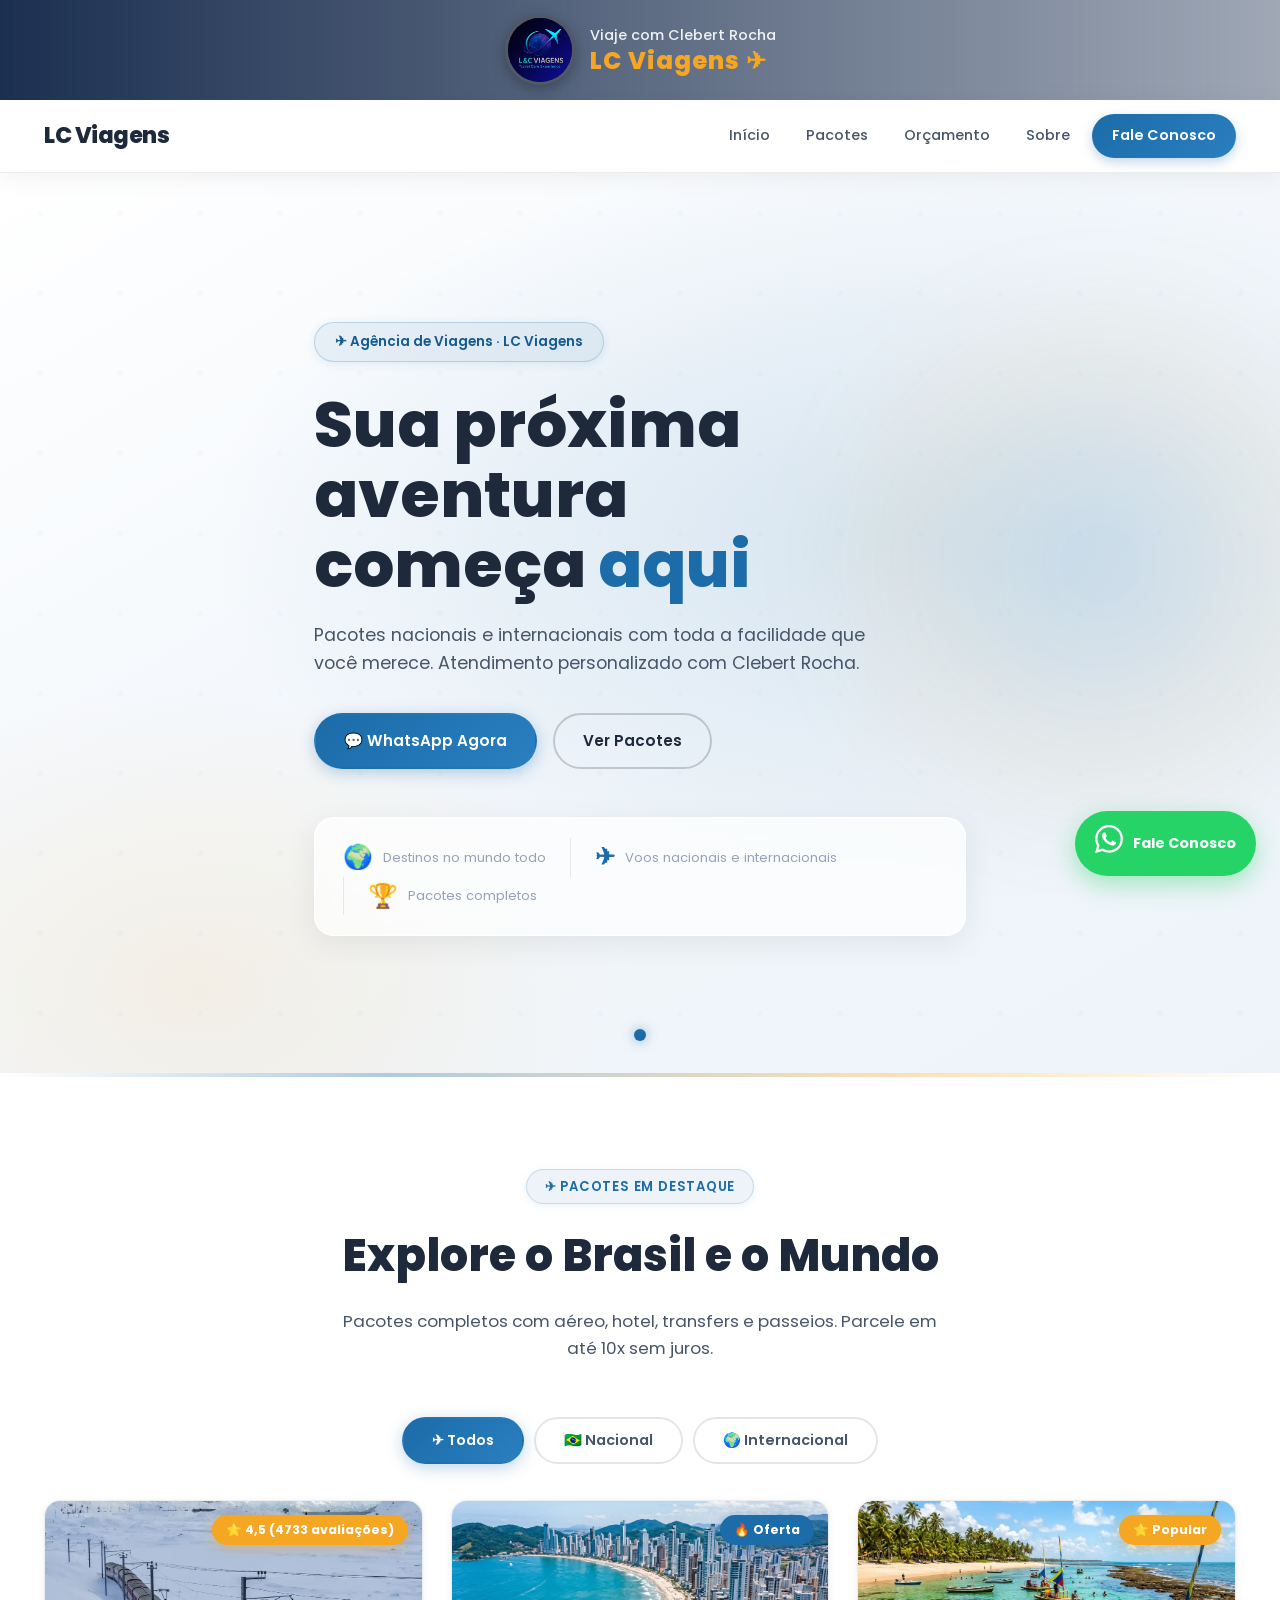
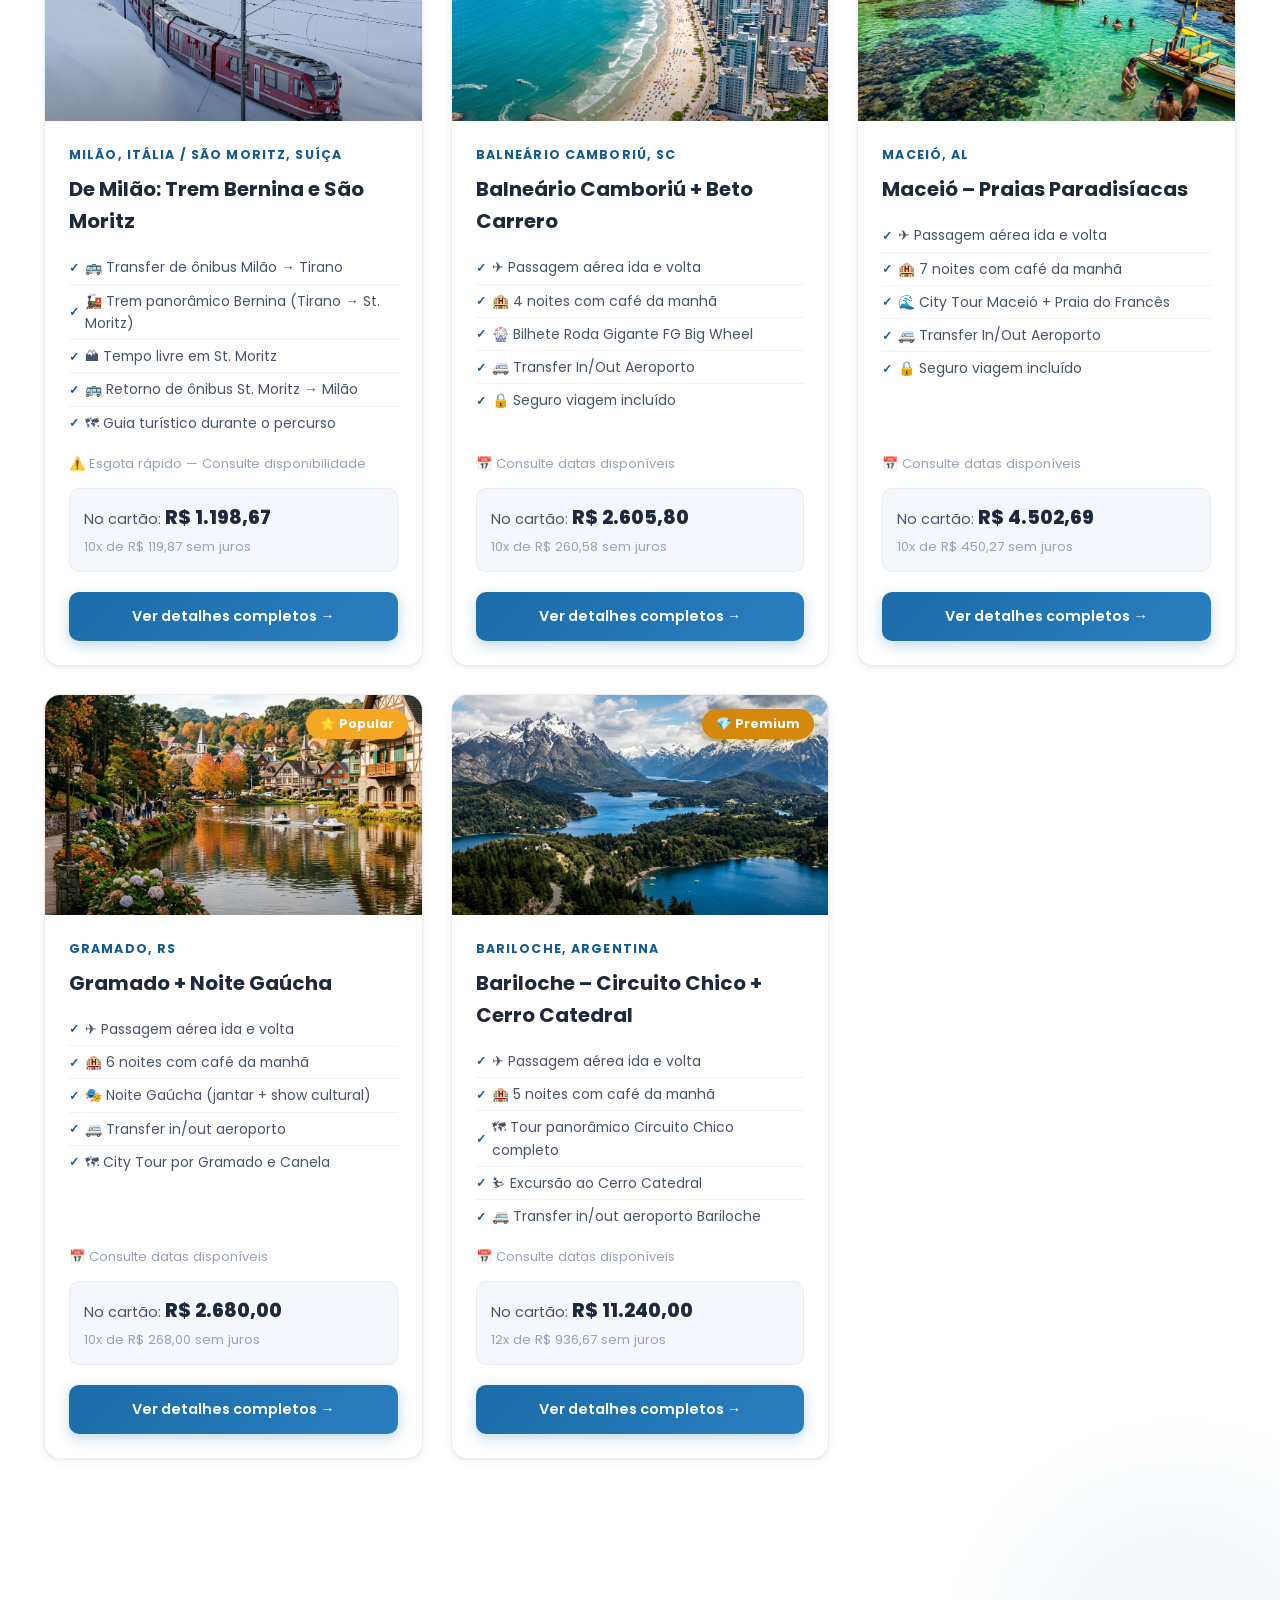
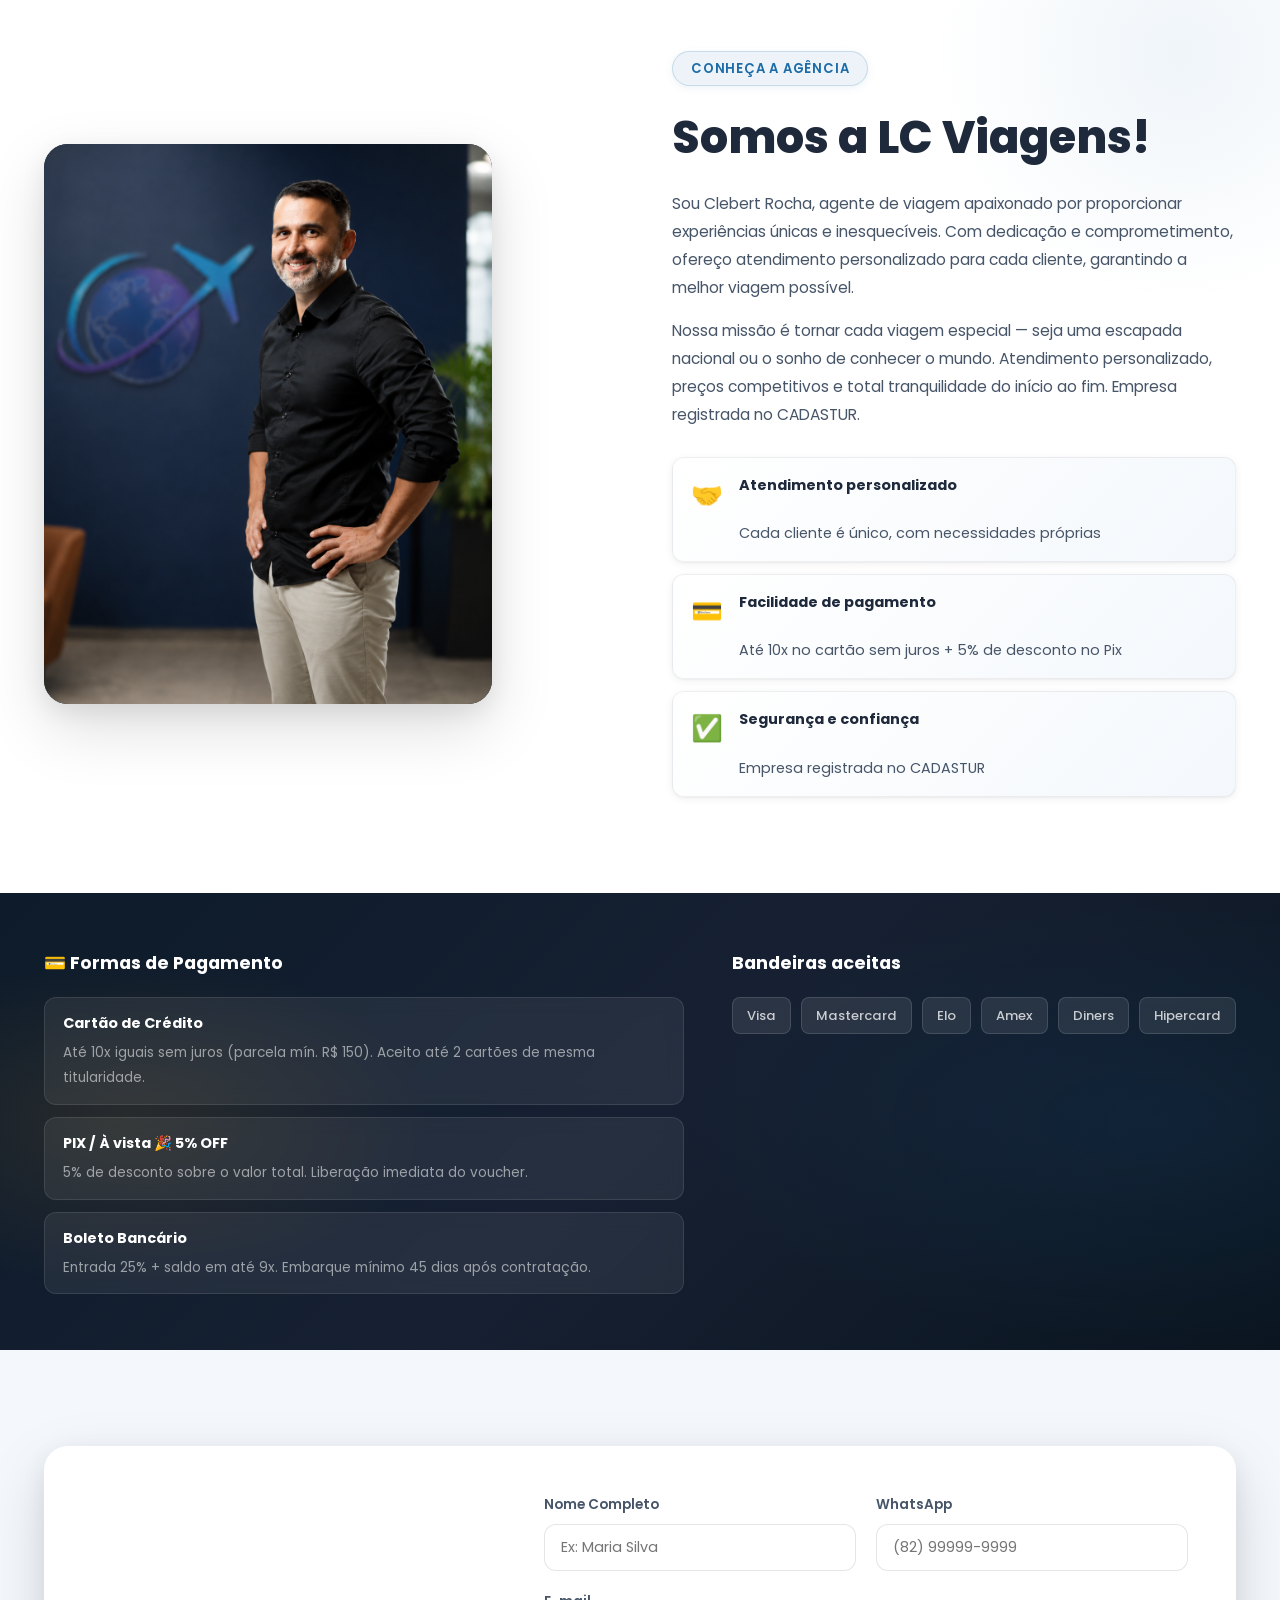
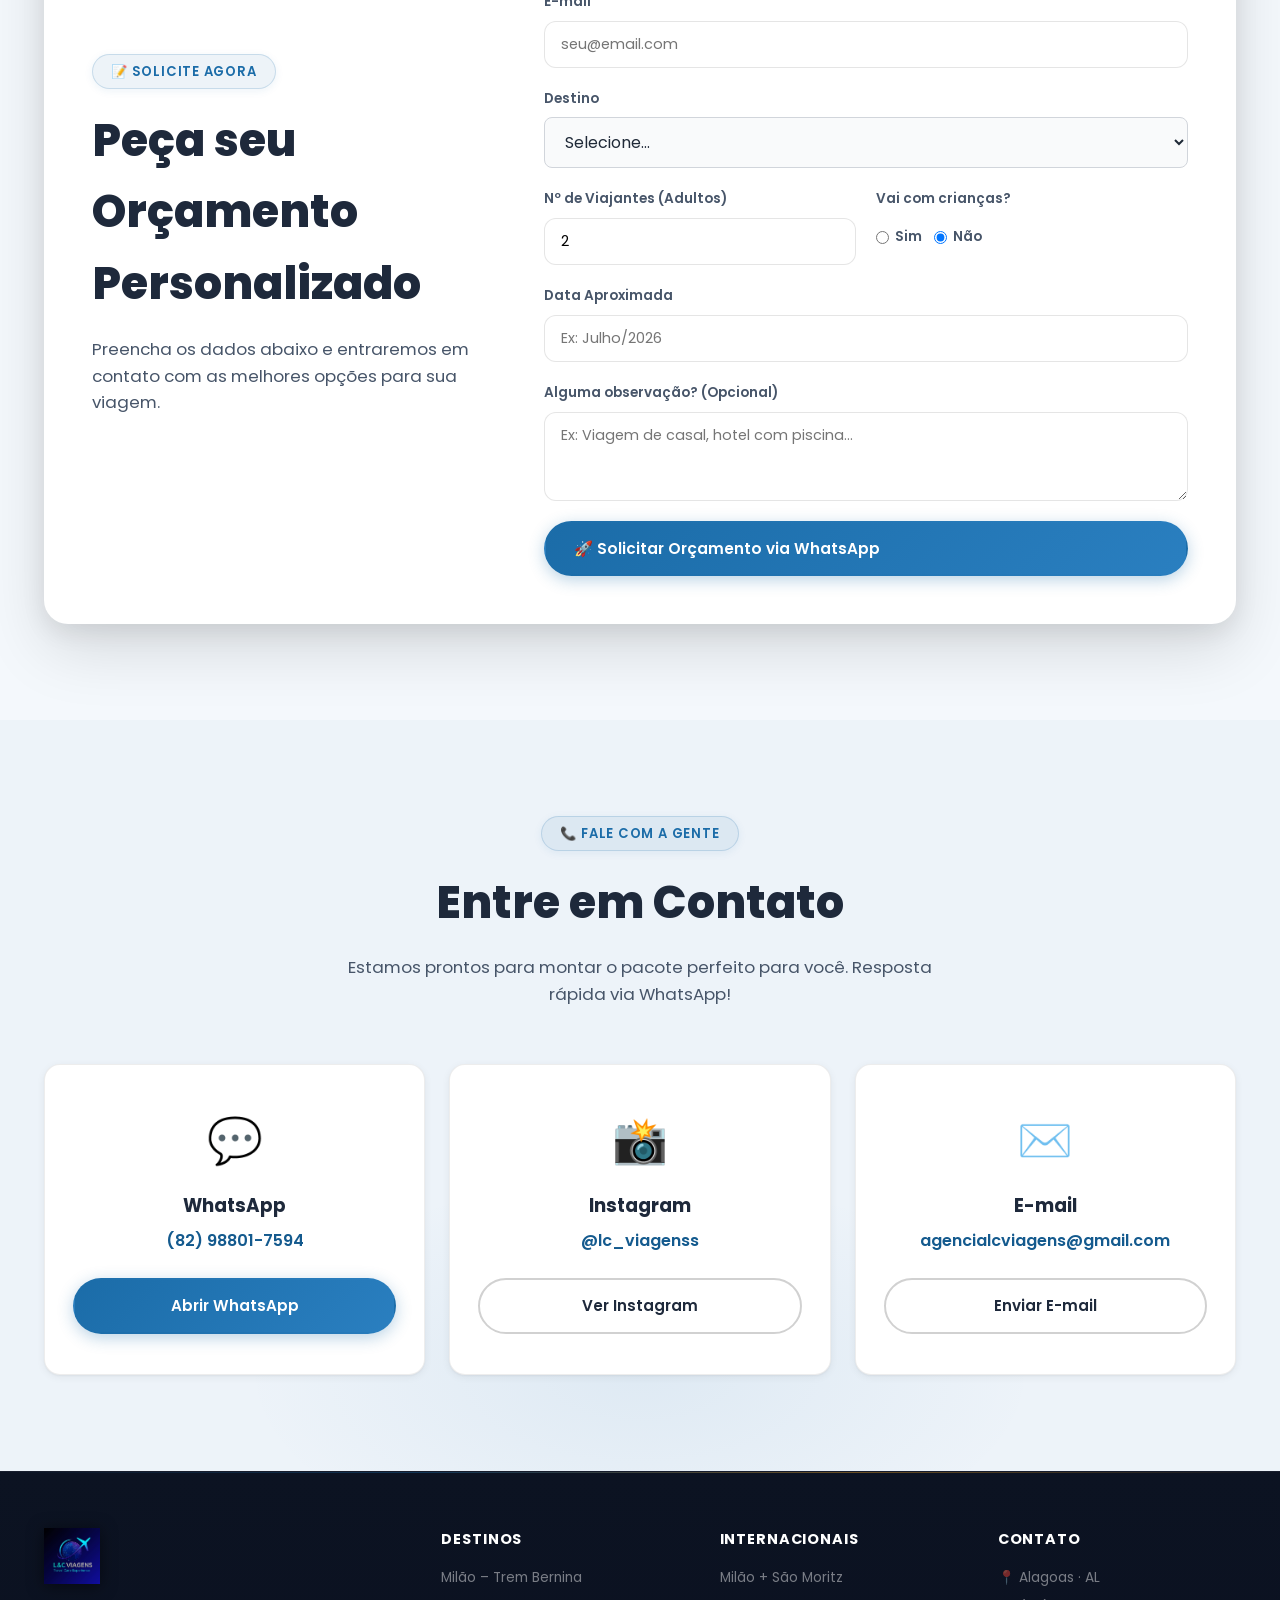
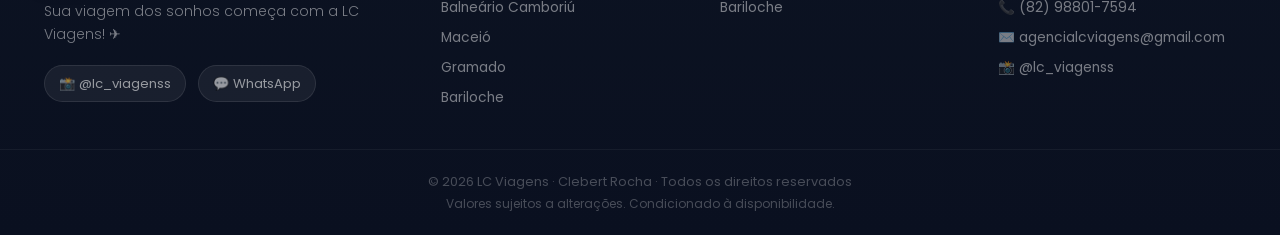
==== commit d022160d: "Corrige painel admin e publica foto da empresa" ====
--- a/index.html
+++ b/index.html
@@ -35,9 +35,7 @@
   <header class="header" id="header">
     <div class="container header-inner">
       <a href="index.html" class="logo-link">
-          <img src="imagens/logo_lc.jfif"
-             alt="LC Viagens" class="logo-img"
-             data-eid="logo" data-elabel="Logo" />
+        <span class="logo-text-brand" data-eid="logo" data-elabel="Logo">LC Viagens</span>
       </a>
       <nav class="nav" id="nav">
         <a href="#inicio" class="nav-link">Início</a>
@@ -97,7 +95,8 @@
 
       <!-- ABAS DE CATEGORIA -->
       <div class="pkg-tabs" id="pkg-tabs">
-        <button class="pkg-tab active" data-cat="nacional" id="tab-nacional">🇧🇷 Nacional</button>
+        <button class="pkg-tab active" data-cat="todos" id="tab-todos">✈ Todos</button>
+        <button class="pkg-tab" data-cat="nacional" id="tab-nacional">🇧🇷 Nacional</button>
         <button class="pkg-tab" data-cat="internacional" id="tab-internacional">🌍 Internacional</button>
       </div>
 
@@ -158,7 +157,7 @@
         });
       }
       Object.entries(DB).forEach(([id, p]) => {
-        if ((p.category || 'nacional') !== cat) return;
+        if (cat !== 'todos' && (p.category || 'nacional') !== cat) return;
         if (removedCards.includes('card-' + id) || removedCards.includes('card-new-' + id)) return;
         const card = buildCard(id, p);
         grid.appendChild(card);
@@ -180,7 +179,7 @@
       tab.addEventListener('click', () => renderCat(tab.dataset.cat));
     });
 
-    renderCat('nacional');
+    renderCat('todos');
   })();
   </script>
 
@@ -189,10 +188,9 @@
     <div class="container sobre-inner">
       <div class="sobre-img-col">
         <div class="sobre-img-wrap">
-          <img src="imagens/lc_foto2.jpg"
+          <img src="EMPRESA.png"
                alt="LC Viagens – Clebert Rocha" class="sobre-img" loading="lazy"
                data-eid="sobre-foto" data-elabel="Foto – Equipe Sobre" />
-          <div class="sobre-img-badge" data-eid="sobre-badge" data-elabel="Badge – Localização">🗺 Alagoas · AL</div>
         </div>
       </div>
       <div class="sobre-text-col">
--- a/style.css
+++ b/style.css
@@ -46,7 +46,7 @@
 }
 .top-header-inner { display: flex; align-items: center; justify-content: space-between; }
 .team-brand { display: flex; align-items: center; gap: 15px; }
-.round-photo-wrap { width: 70px; height: 70px; border-radius: 50%; border: 3px solid var(--gold); overflow: hidden; box-shadow: 0 4px 15px rgba(0,0,0,0.3); background: var(--dark-2); display: flex; align-items: center; justify-content: center; }
+.round-photo-wrap { width: 70px; height: 70px; border-radius: 50%; border: 3px solid rgba(255,255,255,0.25); overflow: hidden; box-shadow: 0 4px 15px rgba(0,0,0,0.3); background: var(--dark-2); display: flex; align-items: center; justify-content: center; }
 .round-photo { width: 100%; height: 100%; object-fit: cover; }
 .brand-text { display: flex; flex-direction: column; }
 .brand-welcome { font-size: 0.9rem; font-weight: 500; opacity: 0.9; }
@@ -57,7 +57,9 @@
 .header.scrolled { background: rgba(255,255,255,.98); box-shadow: 0 8px 32px rgba(0,0,0,0.1); }
 .header-inner { display: flex; align-items: center; justify-content: space-between; height: 72px; }
 .logo-link { display: flex; align-items: center; }
-.logo-img { height: 52px; width: auto; filter: drop-shadow(0 2px 8px rgba(0,0,0,.12)); }
+.logo-img { height: 52px; width: 52px; object-fit: cover; border-radius: 50%; filter: drop-shadow(0 2px 8px rgba(0,0,0,.12)); }
+/* Logo texto no header (substitui imagem duplicada) */
+.logo-text-brand { font-family: 'Poppins', sans-serif; font-size: 1.4rem; font-weight: 800; color: var(--orange); letter-spacing: -0.5px; }
 .nav { display: flex; align-items: center; gap: 8px; }
 .nav-link { padding: 8px 14px; border-radius: 8px; font-size: .9rem; font-weight: 500; color: var(--text-2); transition: var(--transition); }
 .nav-link:hover { color: var(--blue); background: rgba(27,108,168,.06); }
@@ -142,9 +144,9 @@
 .sobre-section { background: var(--bg); position: relative; }
 .sobre-section::before { content: ''; position: absolute; top: 0; right: 0; width: 500px; height: 500px; background: radial-gradient(circle, rgba(27,108,168,.07) 0%, transparent 70%); border-radius: 50%; transform: translate(30%, -30%); pointer-events: none; }
 .sobre-inner { display: grid; grid-template-columns: 1fr 1fr; gap: 64px; align-items: center; position: relative; z-index: 1; }
-.sobre-img-wrap { position: relative; border-radius: 24px; overflow: hidden; box-shadow: var(--shadow-lg); display: flex; flex-direction: column; align-items: center; }
+.sobre-img-wrap { position: relative; border-radius: 24px; overflow: hidden; box-shadow: var(--shadow-lg); display: flex; flex-direction: column; align-items: center; aspect-ratio: 4 / 5; max-height: 560px; background: var(--text); }
 .sobre-img-wrap::before { content: ''; position: absolute; inset: -2px; border-radius: 26px; background: linear-gradient(135deg, rgba(27,108,168,.3), rgba(245,166,35,.2)); z-index: -1; }
-.sobre-img { width: 100%; height: 360px; object-fit: contain; background: linear-gradient(135deg, var(--bg-3) 0%, #e0ecf8 100%); padding: 32px; }
+.sobre-img { width: 100%; height: 100%; object-fit: cover; object-position: 62% center; display: block; }
 .sobre-img-badge { position: absolute; bottom: 20px; left: 50%; transform: translateX(-50%); background: linear-gradient(135deg, var(--blue) 0%, var(--blue-light) 100%); color: #fff; padding: 8px 16px; border-radius: 50px; font-size: .82rem; font-weight: 700; white-space: nowrap; box-shadow: 0 4px 16px rgba(27,108,168,.35); }
 .sobre-title { margin-bottom: 16px; color: var(--text); }
 .blue { color: var(--blue); }
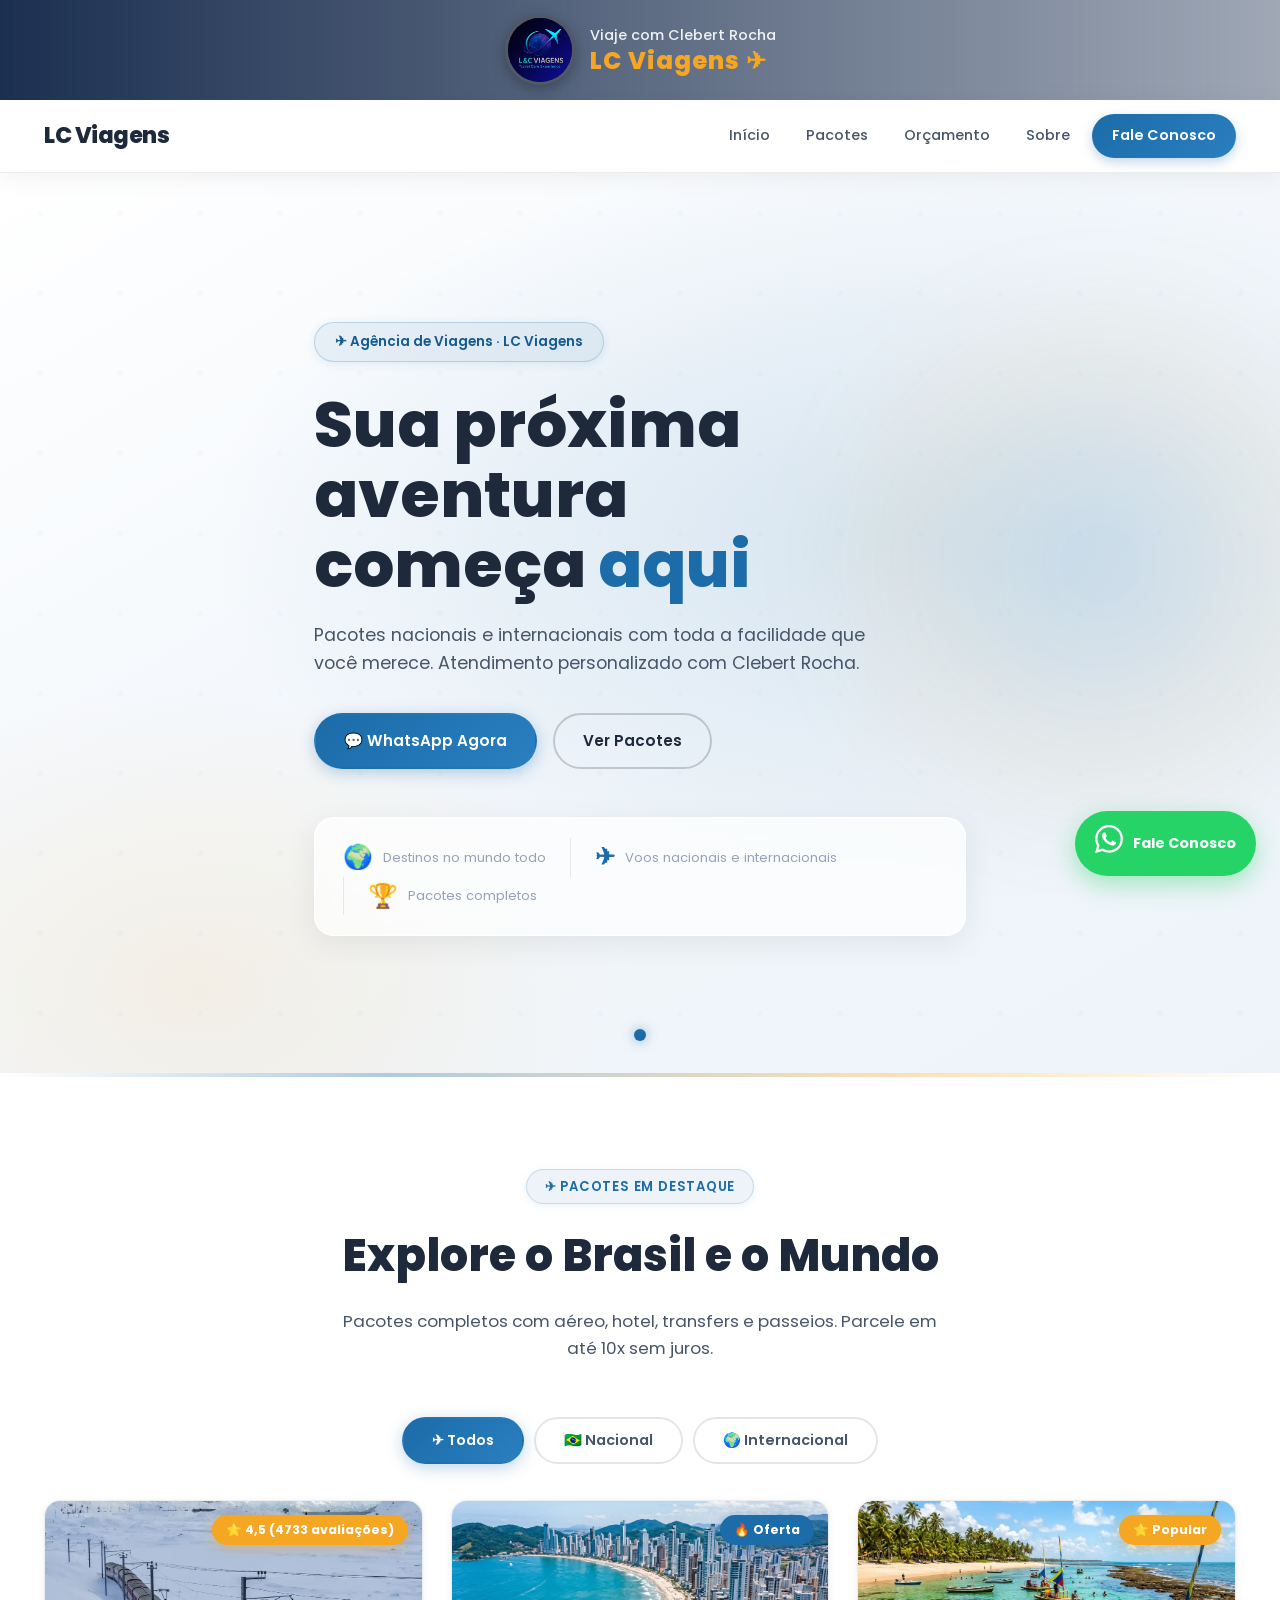
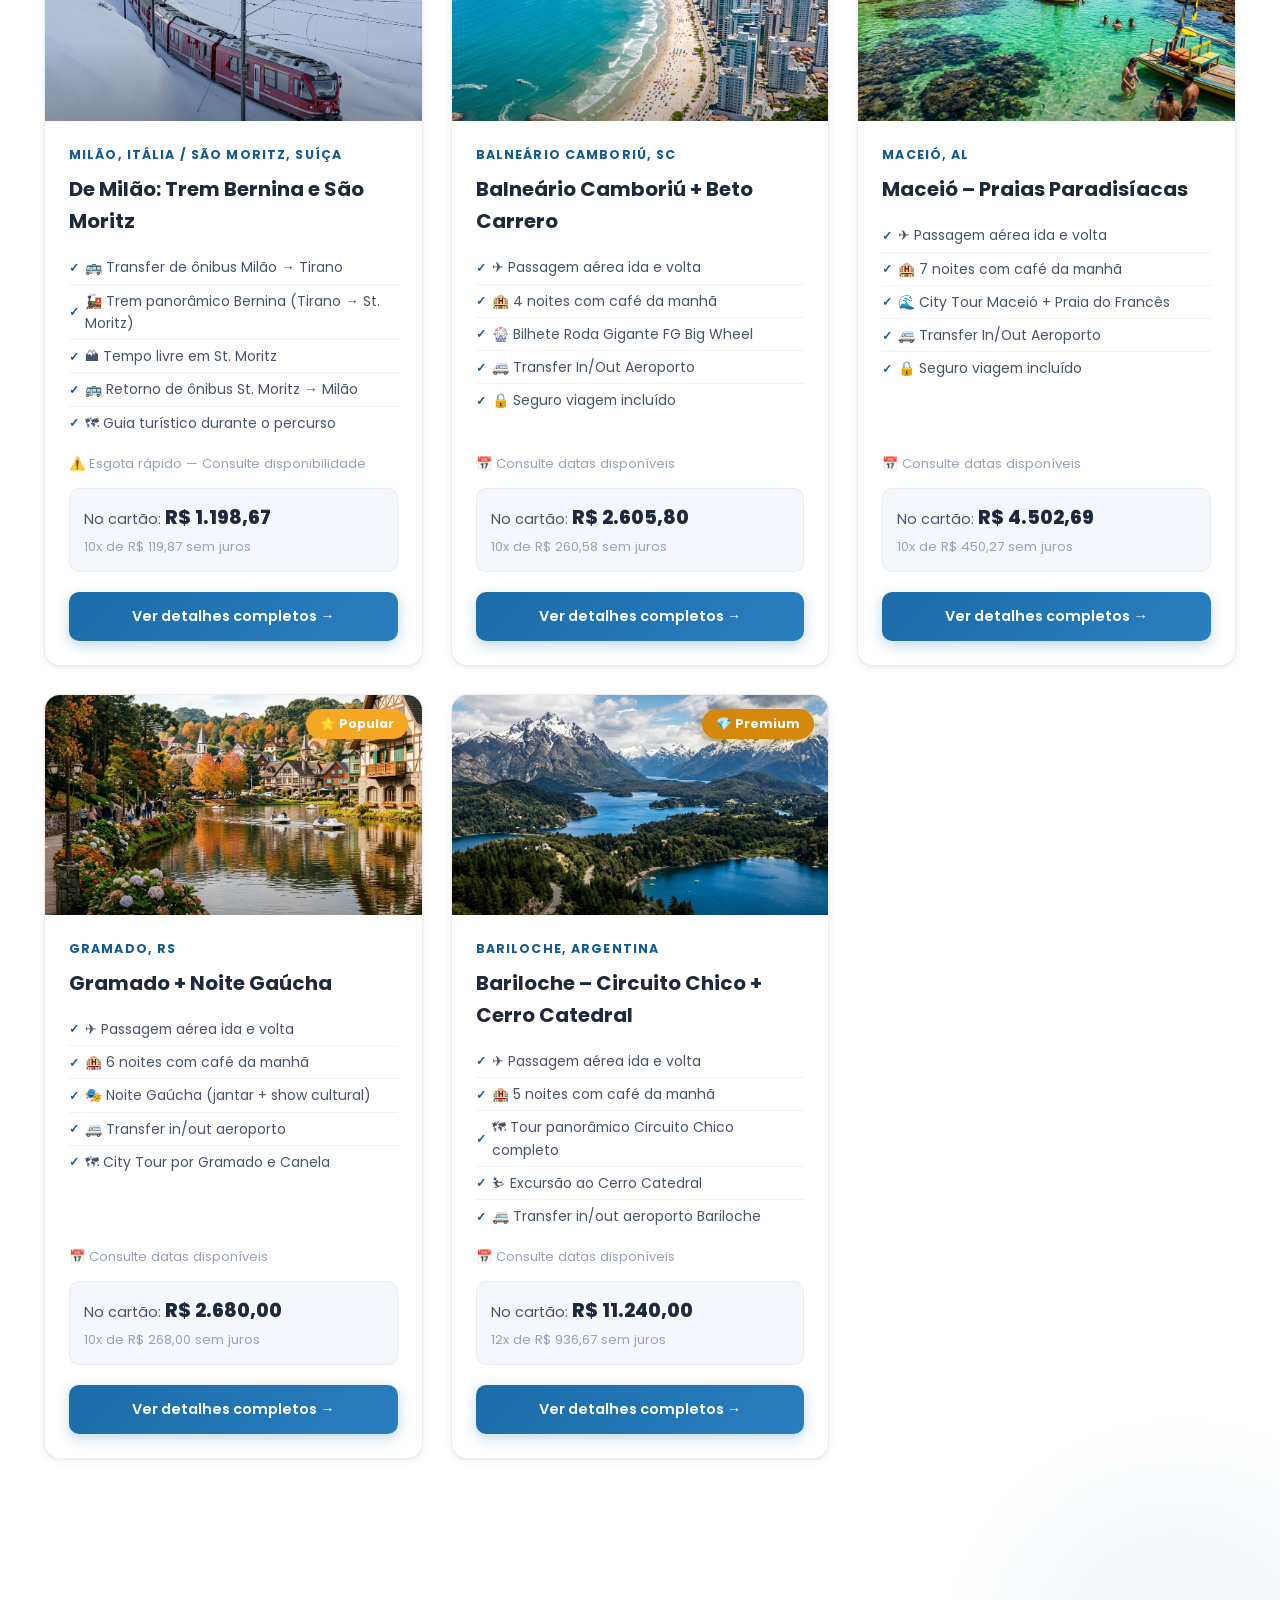
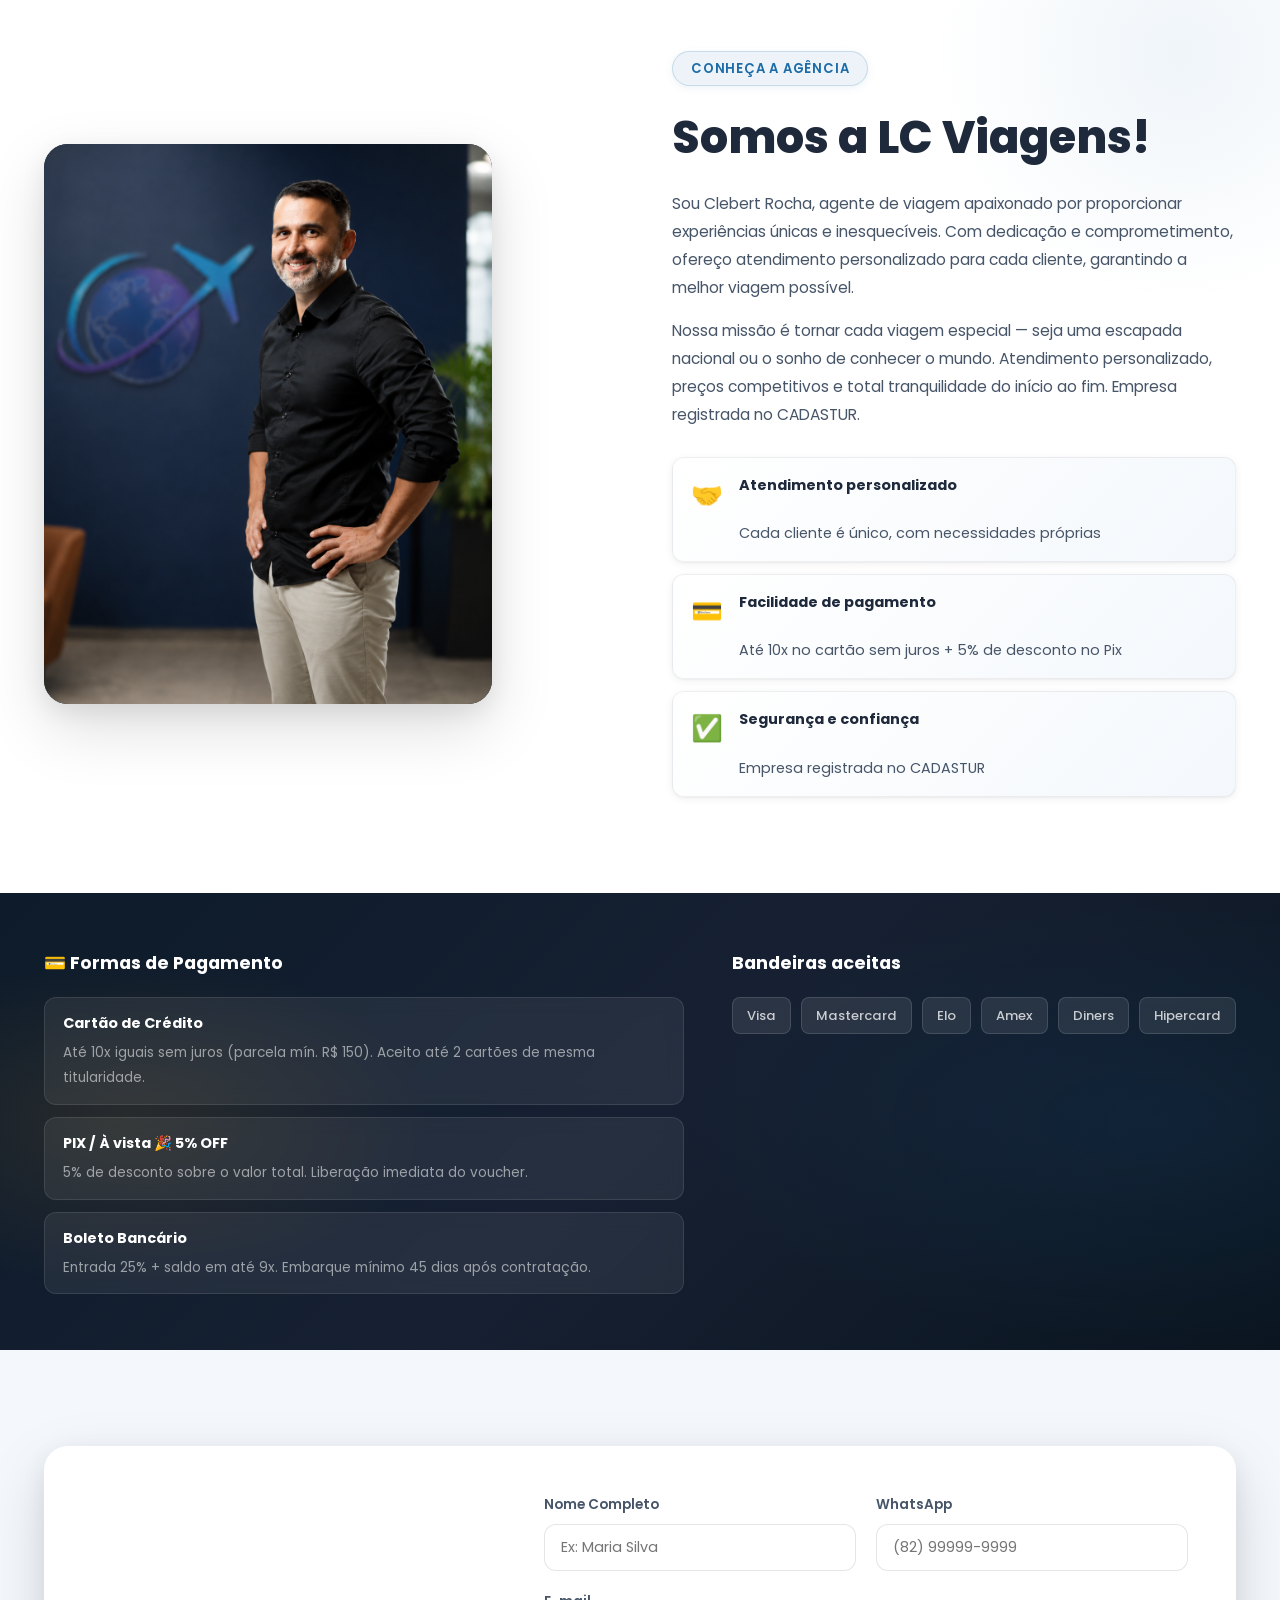
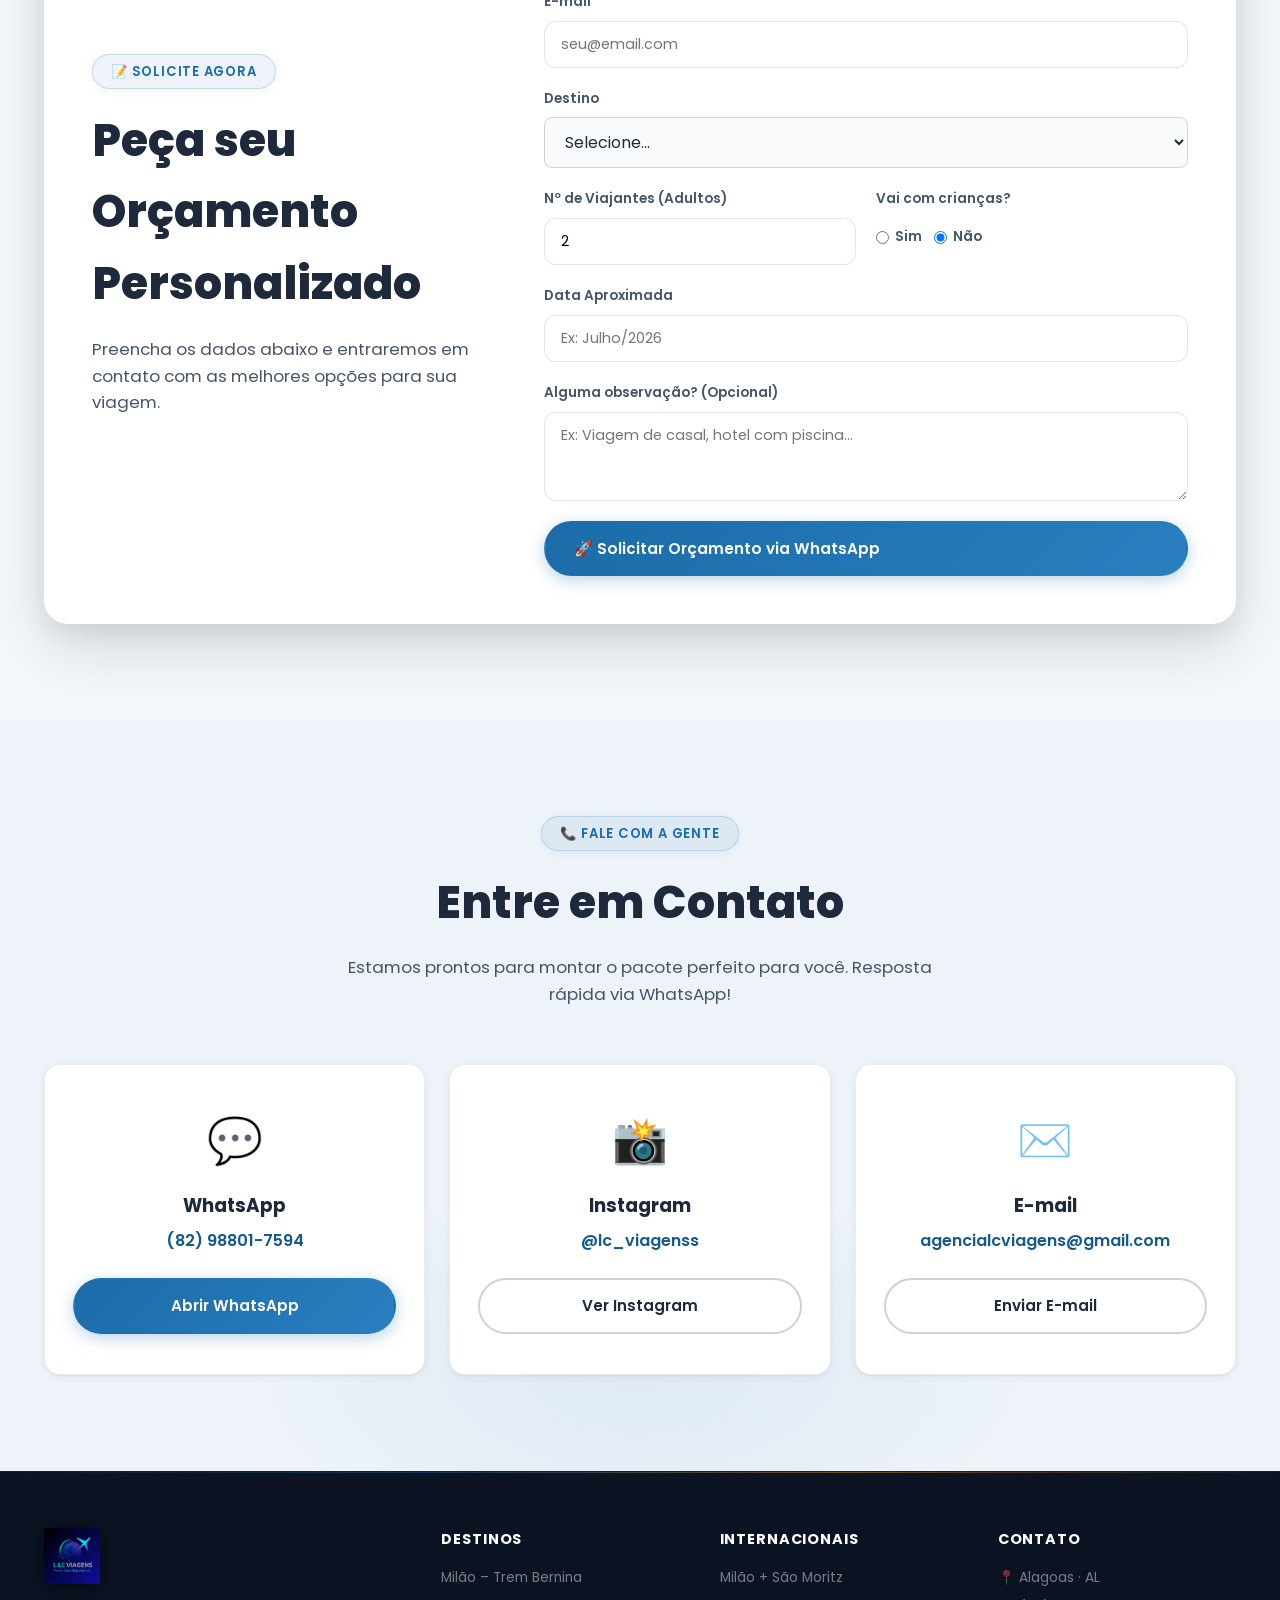
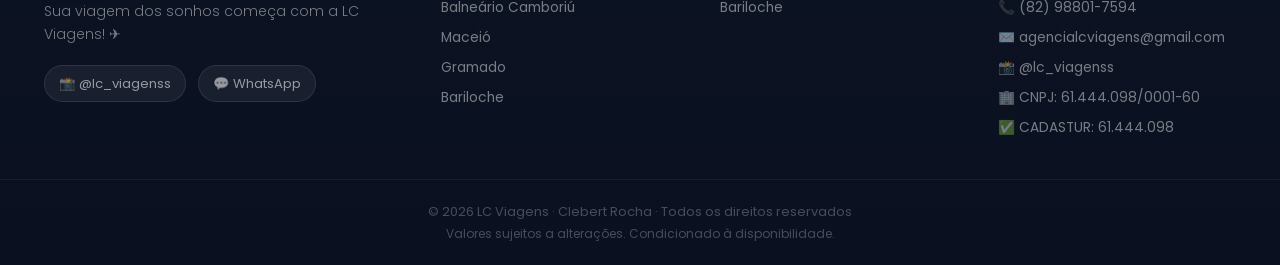
==== commit eb237eef: "Fix LC Viagens site content and admin sync" ====
--- a/index.html
+++ b/index.html
@@ -9,8 +9,8 @@
   <link rel="preconnect" href="https://fonts.gstatic.com" crossorigin />
   <link href="https://fonts.googleapis.com/css2?family=Poppins:ital,wght@0,300;0,400;0,500;0,600;0,700;0,800;1,300;1,400;1,600&display=swap" rel="stylesheet" />
   <link rel="stylesheet" href="style.css" />
-  <script src="js/database.js"></script>
-  <script src="editor.js?v=1" defer></script>
+  <script src="js/database.js?v=20260601-2"></script>
+  <script src="editor.js?v=20260601-2" defer></script>
 </head>
 <body>
 
@@ -107,16 +107,53 @@
   </section>
 
   <script>
-  (function initPackages() {
+  (async function initPackages() {
     const grid = document.getElementById('cards-grid');
     const tabs = document.querySelectorAll('.pkg-tab');
-    let removedCards = [];
-
-    const srvCms = window.__LC_SRV_CMS || {};
-    if (srvCms.__removed_cards) removedCards = srvCms.__removed_cards;
+    let localCms = {};
+    try {
+      localCms = JSON.parse(localStorage.getItem('lc_cms_v1') || '{}');
+    } catch (_) {}
+
+    let srvCms = window.__LC_SRV_CMS || {};
+    const safeJson = async (response) => {
+      const contentType = response.headers.get('content-type') || '';
+      if (!response.ok || !contentType.includes('application/json')) return {};
+      const data = await response.json();
+      return data && typeof data === 'object' ? data : {};
+    };
+
+    if (location.protocol !== 'file:') {
+      try {
+        const r = await fetch('/api/content?_=' + Date.now());
+        srvCms = await safeJson(r);
+      } catch (_) {}
+    }
+    window.__LC_SRV_CMS = srvCms;
+    const cms = Object.assign({}, srvCms, localCms);
+    const removedCards = Array.isArray(cms.__removed_cards) ? cms.__removed_cards : [];
+    const removedPackages = new Set(Array.isArray(cms.__removed_packages) ? cms.__removed_packages : []);
+    removedCards.forEach(cardId => {
+      const pkgId = cardId.replace(/^card-new-/, '').replace(/^card-/, '');
+      if (pkgId) removedPackages.add(pkgId);
+    });
+
+    if (cms.__db_overrides && typeof DB !== 'undefined') {
+      Object.entries(cms.__db_overrides).forEach(([pkgId, ov]) => {
+        if (DB[pkgId] && ov && typeof ov === 'object') Object.assign(DB[pkgId], ov);
+      });
+    }
+
+    if (cms.__new_packages && typeof DB !== 'undefined') {
+      Object.entries(cms.__new_packages).forEach(([pkgId, pkg]) => {
+        if (removedPackages.has(pkgId)) return;
+        if (!pkg.category) pkg.category = 'nacional';
+        DB[pkgId] = pkg;
+      });
+    }
 
     function buildCard(id, p) {
-      const thumb = (typeof THUMB !== 'undefined' && THUMB[id]) ? THUMB[id] : (p.images && p.images[0]) || 'imagens/balneario_camboriu.png';
+      const thumb = (typeof THUMB !== 'undefined' && THUMB[id]) ? THUMB[id] : (p.images && p.images[0]) || 'imagens/balneario_camboriu.jpg';
       const badgeCls = p.badge && p.badge.includes('💎') ? 'card-badge--premium' : p.badge && p.badge.includes('⭐') ? 'card-badge--popular' : 'card-badge--hot';
       const incItems = (p.incluso || []).slice(0, 5).map(i => `<li>${i}</li>`).join('');
       const article = document.createElement('article');
@@ -149,16 +186,9 @@
 
     function renderCat(cat) {
       grid.innerHTML = '';
-      const cms = JSON.parse(localStorage.getItem('lc_cms_v1') || '{}');
-      const srvCms = window.__LC_SRV_CMS || {};
-      if (srvCms.__db_overrides && typeof DB !== 'undefined') {
-        Object.entries(srvCms.__db_overrides).forEach(([pkgId, ov]) => {
-          if (DB[pkgId]) Object.assign(DB[pkgId], ov);
-        });
-      }
       Object.entries(DB).forEach(([id, p]) => {
         if (cat !== 'todos' && (p.category || 'nacional') !== cat) return;
-        if (removedCards.includes('card-' + id) || removedCards.includes('card-new-' + id)) return;
+        if (removedPackages.has(id) || removedCards.includes('card-' + id) || removedCards.includes('card-new-' + id)) return;
         const card = buildCard(id, p);
         grid.appendChild(card);
         ['pix','parcel','dest','titulo','badge','data','incluso','img'].forEach(field => {
@@ -388,6 +418,8 @@
           <li data-eid="footer-tel1" data-elabel="Telefone 1 – Footer">📞 (82) 98801-7594</li>
           <li data-eid="footer-email" data-elabel="E-mail – Footer">✉️ agencialcviagens@gmail.com</li>
           <li data-eid="footer-insta" data-elabel="Instagram – Footer">📸 @lc_viagenss</li>
+          <li data-eid="footer-cnpj" data-elabel="CNPJ – Footer">🏢 CNPJ: 61.444.098/0001-60</li>
+          <li data-eid="footer-cadastur" data-elabel="CADASTUR – Footer">✅ CADASTUR: 61.444.098</li>
         </ul>
       </div>
     </div>
@@ -425,6 +457,6 @@
     <span class="wpp-float-label">Fale Conosco</span>
   </a>
 
-  <script src="main.js"></script>
+  <script src="main.js?v=20260601-2"></script>
 </body>
 </html>
